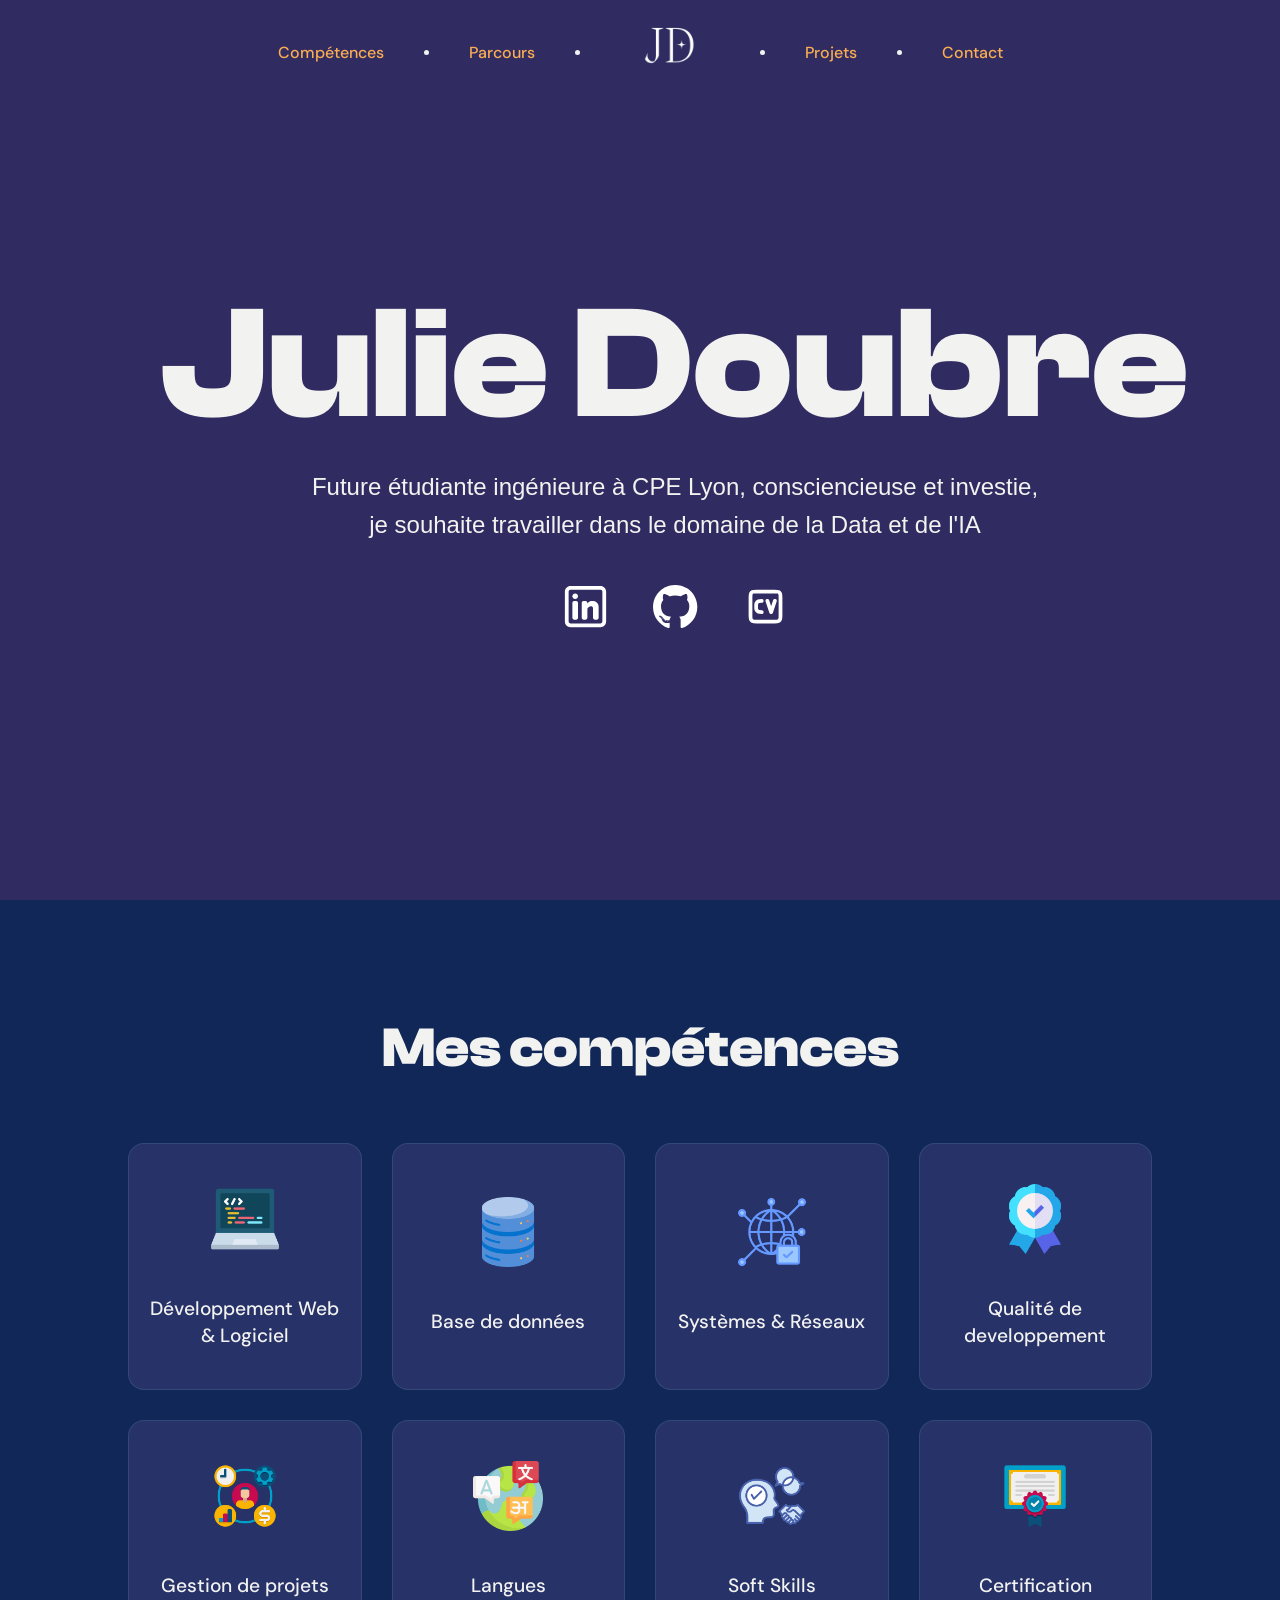
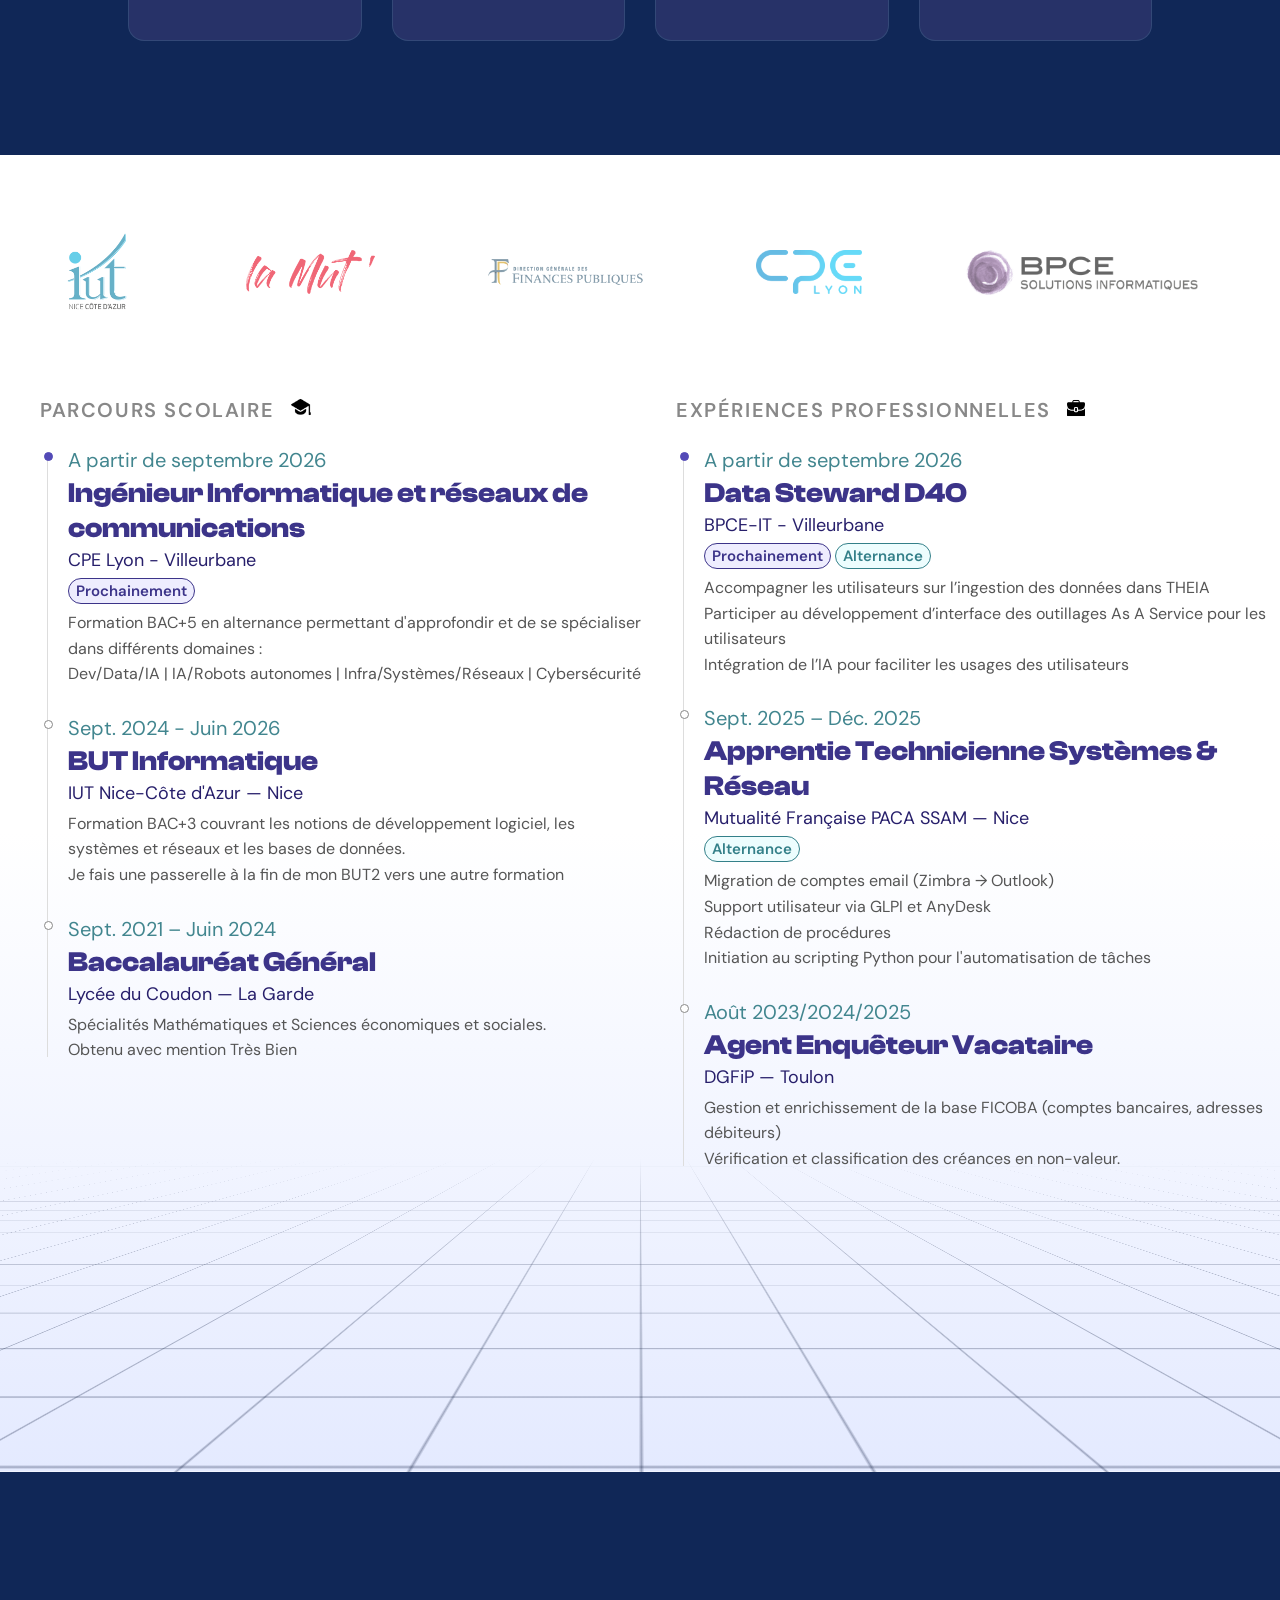
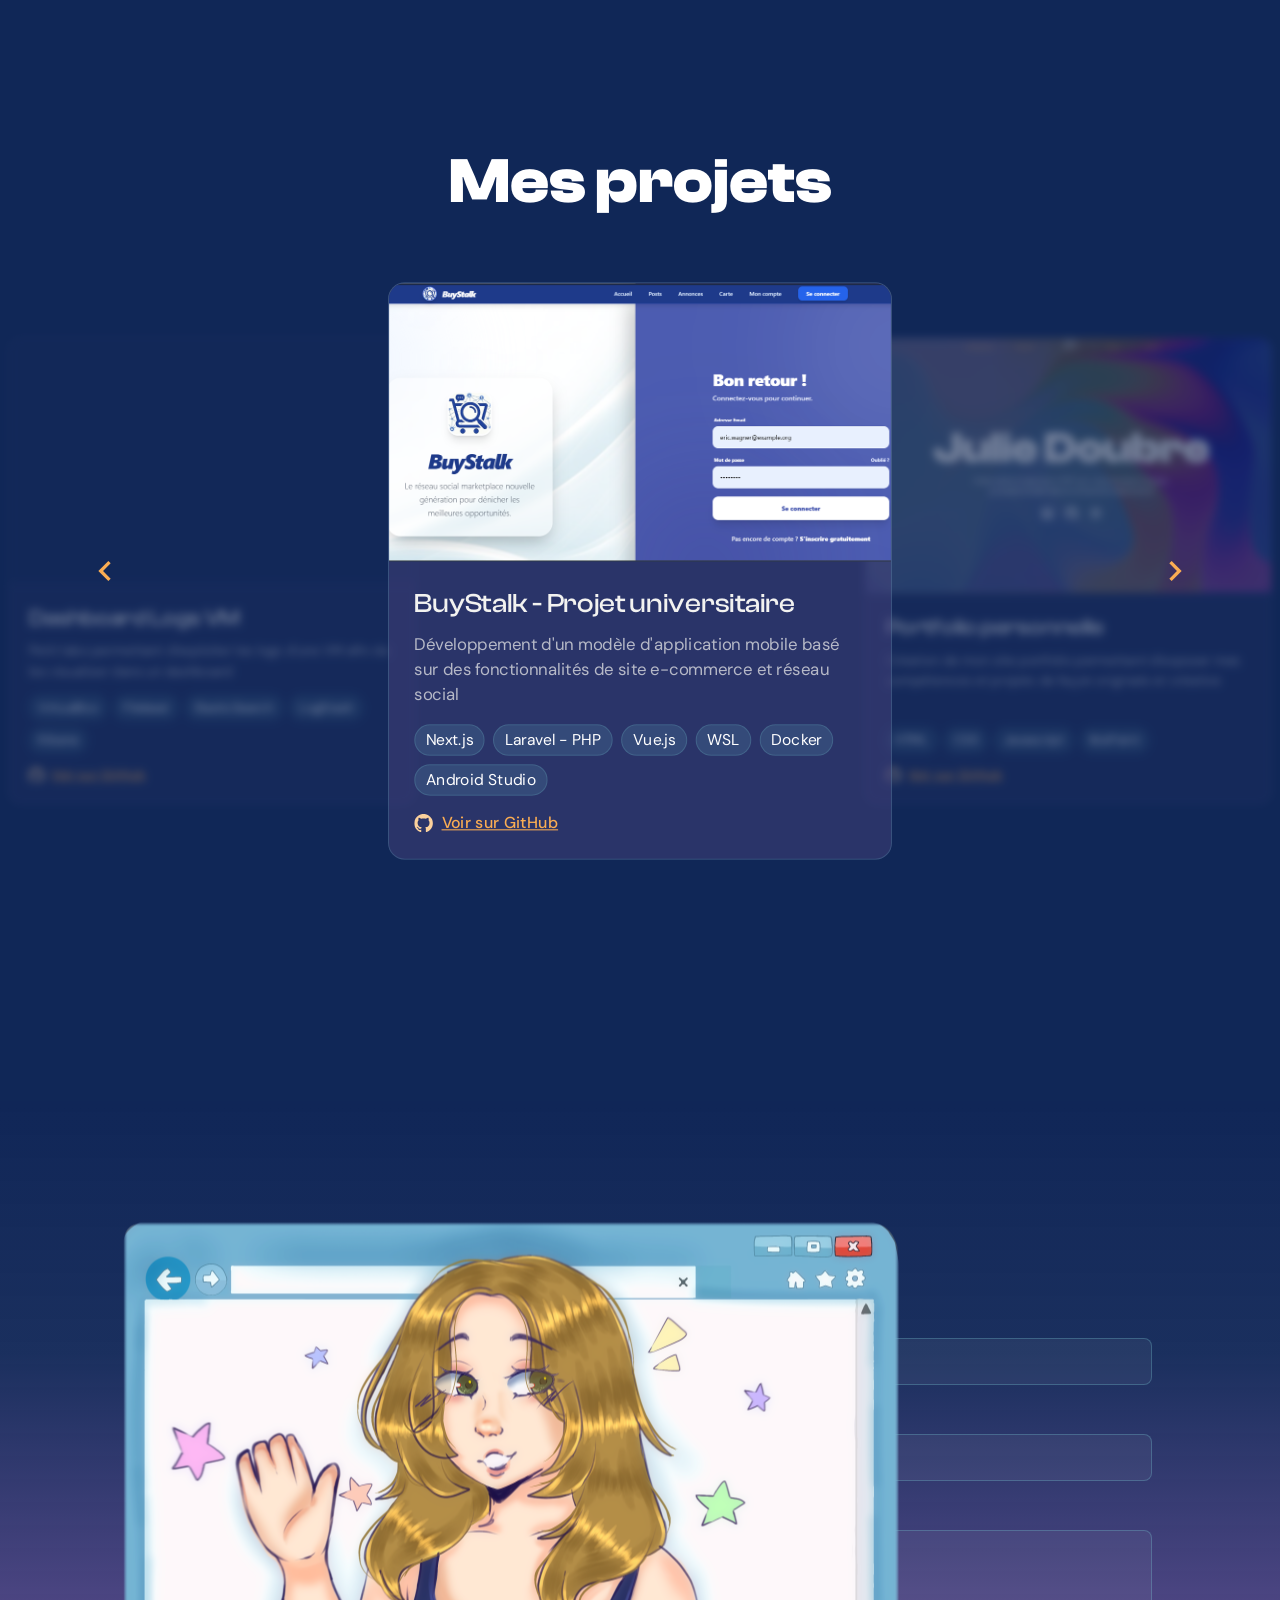
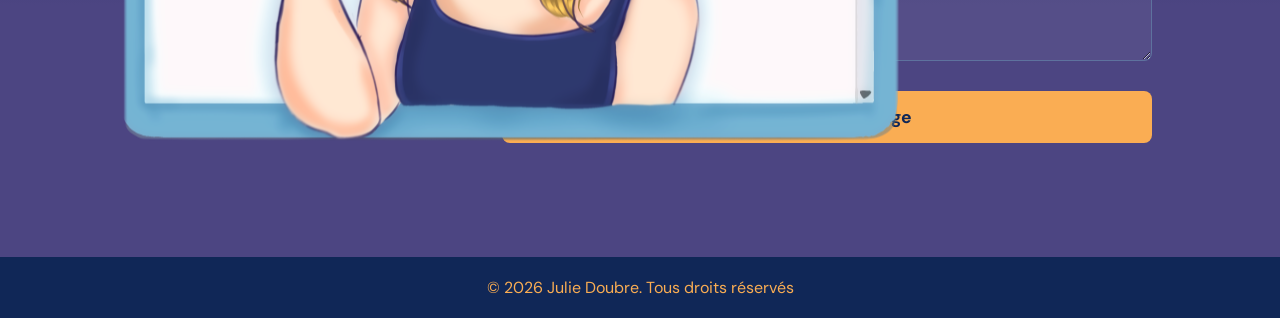
==== index.html @ 31f28e1e "add: favicon + fix: font-family" ====
<!DOCTYPE html>
<html lang="fr">

<head>
    <meta charset="UTF-8">
    <meta name="viewport" content="width=device-width, initial-scale=1.0">
    <title>Julie DOUBRE - Portfolio</title>
    <link rel="stylesheet" href="style/style.css">
    <link rel="icon" href="/favicon.png" type="image/png">
</head>

<body>
    <main>
        <div class="hero-page">
            <video autoplay loop muted playsinline class="hero-video">
                <source src="./assets/videos/hero-background.mp4" type="video/mp4">
            </video>
            <nav>
                <ul class="nav-links">
                    <li><a href="#competences">Compétences</a></li>
                    <li>
                        <div class="nav-dot"></div>
                    </li>
                    <li><a href="#parcours">Parcours</a></li>
                    <li>
                        <div class="nav-dot"></div>
                    </li>
                    <li><a href="#"><img class="logo" src="./assets/img/logo-jd.png" alt="Logo Julie DOUBRE" /></a></li>
                    <li>
                        <div class="nav-dot"></div>
                    </li>
                    <li><a href="#projets">Projets</a></li>
                    <li>
                        <div class="nav-dot"></div>
                    </li>
                    <li><a href="#contact">Contact</a></li>
                </ul>
            </nav>
            <section class="hero">
                <h1 class="hero-title">Julie Doubre</h1>
                <p class="hero-sub">Future étudiante ingénieure à CPE Lyon, consciencieuse et investie,</p>
                <p class="hero-sub">je souhaite travailler dans le domaine de la Data et de l'IA</p>

                <ul class="socials">
                    <li>
                        <a href="https://www.linkedin.com/in/julie-doubre-8bb94234a/">
                            <img src="./assets/img/linkedin-svgrepo-com.svg" alt="LinkedIn">
                        </a>
                    </li>
                    <li>
                        <a href="https://github.com/juu83">
                            <img src="./assets/img/github-svgrepo-com.svg" alt="GitHub">
                        </a>
                    </li>
                    <li>
                        <a href="./assets/img/cv-julie-doubre.pdf" download="">
                            <img src="./assets/img/square-cv-svgrepo-com.svg" alt="Mon CV">
                        </a>
                    </li>
                </ul>
            </section>
        </div>
        <div class="competences-page" id="competences">
            <h2 class="section-title-comp">Mes compétences</h2>

            <div class="comp-grid">
                <div class="comp-card" data-category="dev">
                    <div class="comp-icon"><img src="./assets/img/dev.png" alt=""></div>
                    <h3>Développement Web & Logiciel</h3>
                </div>
                <div class="comp-card" data-category="data">
                    <div class="comp-icon"><img src="./assets/img/bdd.png" alt=""></div>
                    <h3>Base de données</h3>
                </div>
                <div class="comp-card" data-category="sysres">
                    <div class="comp-icon"><img src="./assets/img/network.png" alt=""></div>
                    <h3>Systèmes & Réseaux</h3>
                </div>
                <div class="comp-card" data-category="qualite">
                    <div class="comp-icon"><img src="./assets/img/quality.png" alt=""></div>
                    <h3>Qualité de developpement</h3>
                </div>
                <div class="comp-card" data-category="gestion">
                    <div class="comp-icon"><img src="./assets/img/management.png" alt=""></div>
                    <h3>Gestion de projets</h3>
                </div>
                <div class="comp-card" data-category="langues">
                    <div class="comp-icon"><img src="./assets/img/langues.png" alt=""></div>
                    <h3>Langues</h3>
                </div>
                <div class="comp-card" data-category="soft">
                    <div class="comp-icon"><img src="./assets/img/softskills.png" alt=""></div>
                    <h3>Soft Skills</h3>
                </div>
                <div class="comp-card" data-category="certification">
                    <div class="comp-icon"><img src="./assets/img/certification.png" alt=""></div>
                    <h3>Certification</h3>
                </div>
            </div>
        </div>

        <div class="modal-overlay" id="modal-overlay">
            <div class="modal-content">
                <button class="close-modal" aria-label="Fermer la fenêtre">&times;</button>
                <h3 id="modal-title">Titre de la catégorie</h3>
                <div id="modal-body" class="modal-body">
                </div>
            </div>
        </div>
        <div class="parcours-page" id="parcours">
            <div class="ticker-wrap">
                <div class="ticker-track" id="track"></div>
            </div>
            <div class="grid"></div>
            <div class="timelines">
                <!-- PARCOURS SCOLAIRE -->
                <div>
                    <p class="section-title">Parcours scolaire <span class="ecole"></span></p>
                    <div class="timeline">
                        <div class="tl-item current">
                            <div class="tl-dot"></div>
                            <p class="tl-date">A partir de septembre 2026</p>
                            <p class="tl-title">Ingénieur Informatique et réseaux de communications</p>
                            <p class="tl-org">CPE Lyon - Villeurbane</p>
                            <span class="badge-next">Prochainement</span>
                            <p class="tl-desc">Formation BAC+5 en alternance permettant d'approfondir et de se
                                spécialiser dans différents domaines : </p>
                            <p class="tl-desc">Dev/Data/IA | IA/Robots autonomes | Infra/Systèmes/Réseaux |
                                Cybersécurité
                            </p>
                        </div>
                        <div class="tl-item">
                            <div class="tl-dot"></div>
                            <p class="tl-date">Sept. 2024 - Juin 2026</p>
                            <p class="tl-title">BUT Informatique </p>
                            <p class="tl-org">IUT Nice-Côte d'Azur — Nice</p>
                            <p class="tl-desc">Formation BAC+3 couvrant les notions de développement logiciel, les
                                systèmes et
                                réseaux et les bases de données.</p>
                            <p class="tl-desc">Je fais une passerelle à la fin de mon BUT2 vers une autre formation</p>
                        </div>

                        <div class="tl-item">
                            <div class="tl-dot"></div>
                            <p class="tl-date">Sept. 2021 – Juin 2024</p>
                            <p class="tl-title">Baccalauréat Général</p>
                            <p class="tl-org">Lycée du Coudon — La Garde</p>
                            <ul>
                                <li>
                                    <p class="tl-desc">Spécialités Mathématiques et Sciences économiques et sociales.
                                    </p>
                                </li>
                                <li>
                                    <p class="tl-desc">Obtenu
                                        avec mention Très Bien</p>
                                </li>
                            </ul>
                        </div>

                    </div>
                </div>

                <!-- EXPÉRIENCES PROFESSIONNELLES -->
                <div>
                    <p class="section-title">Expériences professionnelles <span class="travail"></span></p>
                    <div class="timeline">
                        <div class="tl-item current">
                            <div class="tl-dot"></div>
                            <p class="tl-date">A partir de septembre 2026</p>
                            <p class="tl-title">Data Steward D4O</p>
                            <p class="tl-org">BPCE-IT - Villeurbane</p>
                            <span class="badge-next">Prochainement</span>
                            <span class="badge-alt">Alternance</span>
                            <p class="tl-desc"></p>
                            <ul>
                                <li>
                                    <p class="tl-desc">Accompagner les utilisateurs sur l’ingestion des données dans THEIA</p>
                                </li>
                                <li>
                                    <p class="tl-desc">Participer au développement d’interface des outillages As A
                                        Service pour les utilisateurs </p>
                                </li>
                                <li>
                                    <p class="tl-desc"> Intégration de l’IA pour faciliter les usages des utilisateurs
                                    </p>
                                </li>
                            </ul>
                        </div>
                        <div class="tl-item">
                            <div class="tl-dot"></div>
                            <p class="tl-date">Sept. 2025 – Déc. 2025</p>
                            <p class="tl-title">Apprentie Technicienne Systèmes & Réseau</p>
                            <p class="tl-org">Mutualité Française PACA SSAM — Nice</p>
                            <span class="badge-alt">Alternance</span>
                            <ul>
                                <li>
                                    <p class="tl-desc">Migration de comptes email (Zimbra → Outlook)</p>
                                </li>
                                <li>
                                    <p class="tl-desc">Support utilisateur via
                                        GLPI et AnyDesk</p>
                                </li>
                                <li>
                                    <p class="tl-desc">Rédaction de procédures</p>
                                </li>
                                <li>
                                    <p class="tl-desc">Initiation au scripting Python pour
                                        l'automatisation de tâches</p>
                                </li>
                            </ul>
                        </div>

                        <div class="tl-item">
                            <div class="tl-dot"></div>
                            <p class="tl-date">Août 2023/2024/2025</p>
                            <p class="tl-title">Agent Enquêteur Vacataire</p>
                            <p class="tl-org">DGFiP — Toulon</p>
                            <ul>
                                <li>
                                    <p class="tl-desc">Gestion et enrichissement de la base FICOBA (comptes bancaires,
                                        adresses
                                        débiteurs)</p>
                                </li>
                                <li>
                                    <p class="tl-desc">Vérification et classification des créances en non-valeur.</p>
                                </li>
                            </ul>
                        </div>

                    </div>
                </div>
            </div>
        </div>

        <div class="project-page" id="projets">
            <h2 class="project-section-title">Mes projets</h2>

            <div class="carousel-container">
                <button class="carousel-btn prev-btn" aria-label="Projet précédent">
                    <svg viewBox="0 0 24 24">
                        <path d="M15.41 7.41L14 6l-6 6 6 6 1.41-1.41L10.83 12z" />
                    </svg>
                </button>

                <div class="carousel-track">
                    <div class="project-card">
                        <div class="card-preview" style="background-image: url('./assets/img/buystalk.png')"></div>
                        <div class="card-content">
                            <h3>BuyStalk - Projet universitaire</h3>
                            <p>Développement d'un modèle d'application mobile basé sur
                                des fonctionnalités de site e-commerce et réseau social
                            </p>
                            <div class="card-tags">
                                <span>Next.js</span>
                                <span>Laravel - PHP</span>
                                <span>Vue.js</span>
                                <span>WSL</span>
                                <span>Docker</span>
                                <span>Android Studio</span>
                            </div>
                            <a href="https://github.com/juu83/buystalk" target="_blank" class="github-link">
                                <img src="./assets/img/github-svgrepo-com.svg" alt="GitHub"> Voir sur GitHub
                            </a>
                        </div>
                    </div>

                    <div class="project-card">
                        <div class="card-preview" style="background-image: url('./assets/img/portfolio.png');"></div>
                        <div class="card-content">
                            <h3>Portfolio personnelle</h3>
                            <p>Création de mon site portfolio permettant d'exposer mes compétences
                                et projets de façon originale et créative</p>
                            <div class="card-tags">
                                <span>HTML</span>
                                <span>CSS</span>
                                <span>Javascript</span>
                                <span>IbisPaint</span>
                            </div>
                            <a href="https://github.com/juu83/portfolio" target="_blank" class="github-link">
                                <img src="./assets/img/github-svgrepo-com.svg" alt="GitHub"> Voir sur GitHub
                            </a>
                        </div>
                    </div>

                    <div class="project-card">
                        <div class="card-preview" style="background-image: url('./assets/img/allroads.png');"></div>
                        <div class="card-content">
                            <h3>AllRoads - Projet universitaire en groupe</h3>
                            <p>Conception et réalisation d'un MVP innovant sur les problématiques de
                                transports sur la zone Nice - Sophia Antipolis ainsi quee toute la stratégie
                                de communication</p>
                            <div class="card-tags">
                                <span>Canva</span>
                                <span>MySQL</span>
                                <span>phpMyAdmin</span>
                                <span>Node.js</span>
                                <span>Docker</span>
                            </div>
                            <a href="https://github.com/Picsou06/allroads-backend" target="_blank" class="github-link">
                                <img src="./assets/img/github-svgrepo-com.svg" alt="GitHub"> Voir sur GitHub
                            </a>
                        </div>
                    </div>

                    <div class="project-card">
                        <div class="card-preview" style="background-image: url('https://placehold.co/600x400');"></div>
                        <div class="card-content">
                            <h3>Dashboard Logs VM</h3>
                            <p>Petit labo permettant d'exploiter les logs d'une VM
                                afin de les visualiser dans un dashboard
                            </p>
                            <div class="card-tags">
                                <span>VirtualBox</span>
                                <span>Filebeat</span>
                                <span>ElasticSearch</span>
                                <span>LogStash</span>
                                <span>Kibana</span>
                            </div>
                            <a href="https://github.com/juu83/elk-lab" target="_blank" class="github-link">
                                <img src="./assets/img/github-svgrepo-com.svg" alt="GitHub"> Voir sur GitHub
                            </a>
                        </div>
                    </div>
                </div>

                <button class="carousel-btn next-btn" aria-label="Projet suivant">
                    <svg viewBox="0 0 24 24">
                        <path d="M10 6L8.59 7.41 13.17 12l-4.58 4.59L10 18l6-6z" />
                    </svg>
                </button>
            </div>
        </div>

        <div class="contact-page" id="contact">
            <div class="contact-container">
                <h2>Contactez-moi</h2>
                <form action="#" method="POST" class="contact-form">
                    <div class="input-group">
                        <label for="email">Email</label>
                        <input type="email" id="email" name="email" required placeholder="votre@email.com">
                    </div>
                    <div class="input-group">
                        <label for="subject">Sujet</label>
                        <input type="text" id="subject" name="subject" required placeholder="Sujet de votre message">
                    </div>
                    <div class="input-group">
                        <label for="message">Message</label>
                        <textarea id="message" name="message" rows="5" required
                            placeholder="Votre message..."></textarea>
                    </div>
                    <button type="submit" class="submit-btn">Envoyer le message</button>
                </form>
            </div>
            <div class="me"><img src="./assets/img/persona.png" alt="drawing me"></div>
        </div>
        <footer>© 2026 Julie Doubre. Tous droits réservés</footer>
    </main>

    <script>
        // --- Gestion de la Sticky Navigation ---
        const nav = document.querySelector('nav');
        let lastScroll = 0;

        window.addEventListener('scroll', () => {
            const currentScroll = window.scrollY;

            if (currentScroll > 500) {
                nav.classList.add('scrolled');
                nav.classList.remove('scrolled-up');
            } else if (currentScroll < 200) {
                nav.classList.remove('scrolled', 'scrolled-up');
            } else if (currentScroll < lastScroll && nav.classList.contains('scrolled')) {
                nav.classList.remove('scrolled');
                nav.classList.add('scrolled-up');
            }
            lastScroll = currentScroll;
        });

        // --- Gestion du Carrousel de Projets 3 par 3 ---
        const cards = document.querySelectorAll('.project-card');
        const prevBtn = document.querySelector('.prev-btn');
        const nextBtn = document.querySelector('.next-btn');
        let currentIndex = 0;

        function updateCarousel() {
            cards.forEach((card, index) => {
                card.classList.remove('card-left', 'card-center', 'card-right', 'card-hidden');

                if (index === currentIndex) {
                    card.classList.add('card-center');
                } else if (index === (currentIndex - 1 + cards.length) % cards.length) {
                    card.classList.add('card-left');
                } else if (index === (currentIndex + 1) % cards.length) {
                    card.classList.add('card-right');
                } else {
                    card.classList.add('card-hidden');
                }
            });
        }

        prevBtn.addEventListener('click', () => {
            currentIndex = (currentIndex - 1 + cards.length) % cards.length;
            updateCarousel();
        });

        nextBtn.addEventListener('click', () => {
            currentIndex = (currentIndex + 1) % cards.length;
            updateCarousel();
        });

        updateCarousel();

        const logos = [
            { src: '/assets/img/iut-nca.png', alt: 'Logo 1', height: '90px' },
            { src: '/assets/img/lamut.png', alt: 'Logo 2' },
            { src: '/assets/img/dgfip.png', alt: 'Logo 3' },
            { src: '/assets/img/cpe-lyon.png', alt: 'Logo 4' },
            { src: '/assets/img/bpce-it.png', alt: 'Logo 5' },
        ];

        const track = document.getElementById('track');

        // On répète 6 fois pour éviter tout trou
        for (let s = 0; s < 6; s++) {
            logos.forEach(l => {
                const item = document.createElement('div');
                item.className = 'logo-item';
                item.innerHTML = `<img src="./${l.src}" alt="${l.alt}" style="height: ${l.height || '45px'}">`;;
                track.appendChild(item);
            });
        }
        // --- Gestion des Compétences (Modale) ---

        const skillsData = {
            dev: {
                title: "Développement Web & Logiciel",
                skills: ["Python", "Java", "C", "HTML / CSS / JavaScript / Bootstrap", "React / Node.js", "Next.js / Vue.js"]
            },
            data: {
                title: "Base de données",
                skills: ["MySQL - phpMyAdmin", "PostgreSQL - pgAdmin", "Notion de MariaDB/InfluxDB", "Notions de NoSQL (hstore/Stack ELK)"]
            },
            sysres: {
                title: "Systèmes & Réseaux",
                skills: ["Virtualisation (Ubuntu / Debian / Proxmox)", "Routage & Switching (Cisco PacketTracer)", "Analyse traffic Web (WireShark)", "Scripting (Python, Bash)", "Support utilisateur (GLPI)"]
            },
            qualite: {
                title: "Qualité de developpement",
                skills: ["Git", "Docker", "Maven", "SpringBoot", "Tests Junit5", "Mock Java", "Notions de Pipeline CI/CD"]
            },
            gestion: {
                title: "Gestion de projet",
                skills: ["Diagramme de Gantt", "Méthodes AGILES", "Méthodes PERT", "Rédaction de documentations techniques", "Conception maquettes Figma"]
            },
            certification: {
                title: "Certifications",
                skills: ["MOOC SecNumAcadémie ANSSI", "Permis B"]
            },
            langues: {
                title: "Langues",
                skills: ["Français (Maternel)", "Anglais (Niveau B2)", "Espagnol (Niveau B1)"]
            },
            soft: {
                title: "Soft Skills",
                skills: ["Travail en équipe", "Rigueur et organisation", "Investissement et adaptabilité", "Créativité", "Empathie et bienveillance"]
            }
        };

        const compCards = document.querySelectorAll('.comp-card');
        const modalOverlay = document.getElementById('modal-overlay');
        const modalTitle = document.getElementById('modal-title');
        const modalBody = document.getElementById('modal-body');
        const closeModalBtn = document.querySelector('.close-modal');

        function openModal(category) {
            const data = skillsData[category];
            if (data) {
                modalTitle.textContent = data.title;
                const ul = document.createElement('ul');
                data.skills.forEach(skill => {
                    const li = document.createElement('li');
                    li.textContent = skill;
                    ul.appendChild(li);
                });

                modalBody.innerHTML = '';
                modalBody.appendChild(ul);
                modalOverlay.classList.add('active');
            }
        }

        function closeModal() {
            modalOverlay.classList.remove('active');
        }

        compCards.forEach(card => {
            card.addEventListener('click', () => {
                const category = card.getAttribute('data-category');
                openModal(category);
            });
        });

        closeModalBtn.addEventListener('click', closeModal);
        modalOverlay.addEventListener('click', (e) => {
            if (e.target === modalOverlay) {
                closeModal();
            }
        });
    </script>
</body>

</html>
---- style/style.css ----
@import url('https://fonts.googleapis.com/css2?family=DM+Serif+Display:ital@0;1&family=DM+Sans:wght@300;400;500&display=swap');

:root {
  --c-white: #F2F2F0;
  --c-nav-bg: #4c4582;
  --c-nav-text: #faad53;
  --c-text: #73c7d2;
}

* {
  margin: 0;
  padding: 0;
  box-sizing: border-box;
  text-decoration: none;
  list-style: none;
}

body {
  overflow-x: hidden;
  font-family: 'DM Sans', sans-serif;
}

/* NAVBAR */

nav {
  position: absolute; 
  top: 0;             
  left: 0;            
  width: 100%;
  z-index: 1000;
  background-color: transparent;
  transition: background-color 0.4s ease, backdrop-filter 0.4s ease, box-shadow 0.4s ease, transform 0.4s ease;
}

@keyframes slideDown {
  from { transform: translateY(-100%); opacity: 0; }
  to { transform: translateY(0); opacity: 1; }
}

@keyframes slideUp {
  from { transform: translateY(0); opacity: 1; }
  to { transform: translateY(-100%); opacity: 0; }
}

nav.scrolled {
  position: fixed;
  animation: slideDown 0.4s ease-out forwards;
  background-color: rgba(16, 39, 87, 0.85);
  backdrop-filter: blur(12px);
  -webkit-backdrop-filter: blur(12px);
  box-shadow: 0 4px 30px rgba(0, 0, 0, 0.2);
}

nav.scrolled-up {
  position: fixed;
  animation: slideUp 0.3s ease-in forwards;
  background-color: rgba(16, 39, 87, 0.85);
  backdrop-filter: blur(12px);
  -webkit-backdrop-filter: blur(12px);
  box-shadow: 0 4px 30px rgba(0, 0, 0, 0.2);
}

.nav-links {
  display: flex;
  justify-content: center;
  align-items: center;
  gap: 40px;
}

.nav-links li a {
  position: relative;
  text-decoration: none;
  color: var(--c-nav-text);
  font-weight: 500;
  transition: color 0.3s ease;
  display: inline-block;
}

.link {
    font-size: 20px;
}

.nav-links li a:hover {
  color: var(--c-text);
}

.nav-links li a::after {
  content: '';
  position: absolute;
  width: 100%;
  height: 2px;
  bottom: 0;
  left: 0;
  background-color: var(--c-text);
  transform: scaleX(0);
  transform-origin: bottom center;
  transition: transform 0.3s ease-in-out;
}

.nav-links li a:hover::after {
  transform: scaleX(1);
}

.nav-links li a:has(.logo)::after {
  display: none;
}

.nav-links .logo {
  transition: transform 0.3s ease;
}
.nav-links .logo:hover {
  transform: scale(1.15);
}

.nav-dot {
  width: 5px;
  height: 5px;
  background-color: var(--c-white);
  border-radius: 50%;
}

.logo {
    width: 100px;
    height: 100px;
}

/* HERO */
.hero-page {
  width: 100%;
  min-height: 100vh;
  background-color: var(--c-nav-bg); 
  position: relative; 
  overflow: hidden; 
  display: flex;
  flex-direction: column;
  justify-content: center;
}

.hero-video {
  position: absolute;
  top: 0;
  left: 0;
  width: 100%;
  height: 100%;
  object-fit: cover; 
  z-index: 1;
}

.hero-page::before {
  content: '';
  position: absolute;
  top: 0;
  left: 0;
  width: 100%;
  height: 100%;
  background-color: rgba(30, 27, 75, 0.6); 
  z-index: 2;
}

.hero {
  position: relative;
  z-index: 3;
  text-align: center;
  color: var(--c-white);
  margin-left: 70px;
}

.hero-title {
  font-size: 10rem;
  font-family: ClashDisplay-Bold;
}

.hero-sub {
  margin-top: 10px;
  font-size: 1.5rem;
  font-family: Arial, Helvetica, sans-serif;
}

.socials {
  display: flex;
  gap: 45px;
  list-style: none;
  justify-content: center;
  margin-top: 45px;
}

.socials img {
  width: 45px;
  height: 45px;
  filter: brightness(0) invert(1);
  transition: transform 0.3s ease; 
}

.socials a:hover img {
  transform: scale(1.2); 
}

/* ─── SECTION COMPÉTENCES ─── */
.competences-page {
    background-color: #102757; 
    width: 100%;
    min-height: 95vh;
    padding: 100px 10%;
    display: flex;
    flex-direction: column;
    align-items: center;
    justify-content: center;
}

.section-title-comp {
    color: var(--c-white);
    font-family: 'ClashDisplay-Bold', sans-serif;
    font-size: 3.5rem;
    margin-bottom: 60px;
    text-align: center;
}

.comp-grid {
    display: grid;
    grid-template-columns: repeat(auto-fit, minmax(220px, 1fr));
    gap: 30px;
    width: 100%;
    max-width: 1200px;
}

.comp-card {
    background-color: rgba(76, 69, 130, 0.4);
    border: 1px solid rgba(115, 199, 210, 0.15);
    border-radius: 16px;
    padding: 40px 20px;
    text-align: center;
    cursor: pointer;
    transition: transform 0.4s cubic-bezier(0.25, 1, 0.5, 1), 
                box-shadow 0.4s ease, 
                border-color 0.4s ease, 
                background-color 0.4s ease;
    display: flex;
    flex-direction: column;
    align-items: center;
    justify-content: center;
    gap: 15px;
}

.comp-card:hover {
    transform: translateY(-12px);
    box-shadow: 0 20px 40px rgba(0, 0, 0, 0.4);
    border-color: var(--c-text);
    background-color: rgba(76, 69, 130, 0.7);
}

.comp-icon {
    font-size: 3.5rem;
    margin-bottom: 10px;
}

.comp-icon img {
    height: 70px;
    width: 70px;
}

.comp-card h3 {
    color: var(--c-white);
    font-family: 'DM Sans', sans-serif;
    font-weight: 500;
    font-size: 1.2rem;
    line-height: 1.4;
}

/* ─── FENÊTRE POP-UP (MODAL) ─── */
.modal-overlay {
    position: fixed;
    top: 0;
    left: 0;
    width: 100%;
    height: 100%;
    background-color: rgba(16, 39, 87, 0.6);
    backdrop-filter: blur(10px);
    -webkit-backdrop-filter: blur(10px);
    z-index: 2000;
    display: flex;
    justify-content: center;
    align-items: center;
    opacity: 0;
    pointer-events: none;
    transition: opacity 0.3s ease;
}

.modal-overlay.active {
    opacity: 1;
    pointer-events: auto;
}

.modal-content {
    background-color: #102757;
    border: 1px solid rgba(115, 199, 210, 0.4);
    border-radius: 16px;
    width: 90%;
    max-width: 500px;
    padding: 40px;
    position: relative;
    transform: translateY(30px) scale(0.95);
    transition: transform 0.3s cubic-bezier(0.25, 1, 0.5, 1);
    box-shadow: 0 25px 50px rgba(0,0,0,0.5);
}

.modal-overlay.active .modal-content {
    transform: translateY(0) scale(1);
}

.close-modal {
    position: absolute;
    top: 15px;
    right: 20px;
    background: none;
    border: none;
    color: var(--c-white);
    font-size: 2.5rem;
    cursor: pointer;
    transition: color 0.2s ease, transform 0.2s ease;
    line-height: 1;
}

.close-modal:hover {
    color: var(--c-nav-text);
    transform: scale(1.1);
}

#modal-title {
    color: var(--c-nav-text);
    font-family: 'ClashDisplay-Bold', sans-serif;
    font-size: 2rem;
    margin-bottom: 25px;
    text-align: center;
}

.modal-body ul {
    list-style: none;
    padding: 0;
    margin: 0;
}

.modal-body li {
    color: var(--c-white);
    font-size: 1.1rem;
    padding: 12px 0;
    border-bottom: 1px solid rgba(242, 242, 240, 0.1);
    display: flex;
    align-items: center;
    gap: 12px;
}

.modal-body li:last-child {
    border-bottom: none;
}

.modal-body li::before {
    content: '▹';
    color: var(--c-text);
    font-size: 1.2rem;
    font-weight: bold;
}

.parcours-page {
    position: relative;
    background-image:
        linear-gradient(rgb(255, 255, 255), rgb(228, 234, 255));
    background-size:
        100% 50%,
        cover;
    background-position:
        bottom,
        center;
    background-repeat:
        no-repeat,
        no-repeat;
    width: 100%;
    min-height: 95vh;
}

.grid {
  position: absolute;
  bottom: -10%;
  left: 50%;
  width: 200%;
  height: 60%;

  transform:
    translateX(-50%)
    perspective(500px)
    rotateX(75deg);

  background-image:
    linear-gradient(
      rgba(10, 25, 60, 0.35) 1px,
      transparent 1px
    ),
    linear-gradient(
      90deg,
      rgba(10, 25, 60, 0.35) 1px,
      transparent 1px
    );

  background-size: 80px 40px;
  box-shadow: 0 0 20px rgba(10, 25, 60, 0.2);
  mask-image: linear-gradient(
    to top,
    rgba(0,0,0,1),
    rgba(0,0,0,0)
  );
}

.ticker-wrap {
      overflow: hidden;
      width: 100%;
      padding: 2rem 0;
      position: relative;
      margin-top: 40px;
}

.ticker-wrap::before,
.ticker-wrap::after {
      content: '';
      position: absolute;
      top: 0; bottom: 0;
      width: 80px;
      z-index: 2;
      pointer-events: none;
}

.ticker-track {
      display: flex;
      align-items: center;
      width: max-content;
      animation: scroll-left 50s linear infinite;
}

@keyframes scroll-left {
      from { transform: translateX(0); }
      to   { transform: translateX(-50%); }
}

.logo-item {
      display: flex;
      align-items: center;
      justify-content: center;
      padding: 0 52px;
}

.logo-item img {
      width: auto;
      object-fit: contain;
      opacity: 0.6;
      transition: opacity 0.2s, filter 0.2s;
}

.logo-item:hover img {
      filter: grayscale(0);
      opacity: 1;
}

.timelines {
      display: grid;
      grid-template-columns: 1fr 1fr;
      gap: 2rem;
      padding: 3rem 0;
      margin-left: 40px;
      padding-bottom: 300px;
    }

    .section-title {
      font-size: 20px;
      font-weight: 600;
      letter-spacing: .08em;
      text-transform: uppercase;
      color: #888;
      margin-bottom: 1.5rem;
    }

    .travail {
        background-image: url('/assets/img/travail.png');
        display: inline-block; 
        width: 18px;
        height: 18px;
        background-size: contain; 
        background-repeat: no-repeat;
        background-position: center;
        margin-left: 10px;
    }

    .ecole {
        background-image: url('/assets/img/ecole.png');
        display: inline-block; 
        width: 20px;
        height: 20px;
        background-size: contain; 
        background-repeat: no-repeat;
        background-position: center;
        margin-left: 10px;
    }

    .timeline {
      position: relative;
      padding-left: 28px;
    }
    .timeline::before {
      content: '';
      position: absolute;
      left: 7px;
      top: 6px;
      bottom: 6px;
      width: 1px;
      background: #ddd;
    }

    .tl-item {
      position: relative;
      margin-bottom: 1.75rem;
    }
    .tl-item:last-child { margin-bottom: 0; }

    .tl-dot {
      position: absolute;
      left: -24px;
      top: 5px;
      width: 9px;
      height: 9px;
      border-radius: 50%;
      background: #fff;
      border: 1.5px solid #888;
    }
    .tl-item.current .tl-dot {
      border-color: #534AB7;
      background: #534AB7;
    }

    .tl-date {
      font-size: 20px;
      color: #42868f;
      margin-bottom: 3px;
    }
    .tl-title {
      font-size: 28px;
      margin-bottom: 2px;
      color: #3C3489;
      font-family: ClashDisplay-Bold;
    }
    .tl-org {
      font-size: 18px;
      color: #271f6b;
      margin-bottom: 6px;
    }
    .tl-desc {
      font-size: 16px;
      color: #555;
      line-height: 1.6;
    }

    .badge-next {
      display: inline-block;
      font-size: 15px;
      font-weight: 600;
      padding: 2px 7px;
      border-radius: 99px;
      margin-bottom: 6px;
      background: #EEEDFE;
      color: #3C3489;
      border: solid 1px #3C3489;
    }

    .badge-alt {
      display: inline-block;
      font-size: 15px;
      font-weight: 600;
      padding: 2px 7px;
      border-radius: 99px;
      margin-bottom: 6px;
      background: #edfdfe;
      color: #348089;
      border: solid 1px #348089
    }

    @media (max-width: 600px) {
      .timelines { grid-template-columns: 1fr; }
    }

/* ─── SECTION PROJETS & CARROUSEL ─── */
.project-page {
    background-color: #102757;
    width: 100%;
    min-height: 100vh;
    padding: 80px 0;
    padding-top: 270px;
    padding-bottom: 270px;
    display: flex;
    flex-direction: column;
    justify-content: center;
    align-items: center;
    position: relative;
    overflow: hidden;
    gap: 30px;
}

.project-section-title {
    color: white;
    font-family: 'ClashDisplay-Bold', sans-serif;
    font-size: 4rem;
    margin-bottom: 60px;
    text-align: left;
}

.carousel-container {
    position: relative;
    width: 100%;
    max-width: 1200px;
    height: 520px;
    display: flex;
    justify-content: center;
    align-items: center;
}

.carousel-track {
    position: relative;
    width: 100%;
    height: 100%;
    display: flex;
    justify-content: center;
    align-items: center;
}

/* Style de Base des Cartes */
.project-card {
    position: absolute;
    width: 480px;
    height: 550px;
    background-color: rgba(76, 69, 130, 0.2);
    border: 1px solid rgba(242, 242, 240, 0.1);
    border-radius: 16px;
    overflow: hidden;
    display: flex;
    flex-direction: column;
    transition: transform 0.6s cubic-bezier(0.25, 1, 0.5, 1), 
                filter 0.6s ease, 
                opacity 0.6s ease, 
                box-shadow 0.3s ease, 
                border-color 0.3s ease;
    opacity: 0;
    pointer-events: none;
}

/* Gestion du Rendu 3 par 3 */
.project-card.card-center {
    transform: scale(1.05) translateX(0);
    z-index: 10;
    opacity: 1;
    filter: blur(0);
    pointer-events: auto;
    background-color: rgba(76, 69, 130, 0.45);
    border: 1px solid rgba(115, 199, 210, 0.2);
}

.project-card.card-left {
    transform: scale(0.85) translateX(-105%);
    z-index: 5;
    opacity: 0.45;
    filter: blur(5px);
    pointer-events: none;
}

.project-card.card-right {
    transform: scale(0.85) translateX(105%);
    z-index: 5;
    opacity: 0.45;
    filter: blur(5px);
    pointer-events: none;
}

.project-card.card-hidden {
    transform: scale(0.7) translateX(0);
    z-index: 1;
    opacity: 0;
    filter: blur(10px);
}

/* Effets Interactifs au Hover sur la Carte du Centre */
.project-card.card-center:hover {
    transform: scale(1.1) translateX(0);
    border-color: var(--c-text);
    box-shadow: 0 15px 40px rgba(115, 199, 210, 0.25);
    background-color: rgba(76, 69, 130, 0.6);
}

/* Éléments Internes des Cartes */
.card-preview {
    width: 100%;
    height: 300px;
    background-size: cover;
    background-position: center;
    background-color: rgba(16, 39, 87, 0.5);
    border-bottom: 1px solid rgba(242, 242, 240, 0.1);
}

.card-content {
    padding: 24px;
    display: flex;
    flex-direction: column;
    flex-grow: 1;
}

.card-content h3 {
    color: var(--c-white);
    font-size: 1.6rem;
    margin-bottom: 12px;
    font-family: 'ClashDisplay-Medium';
    font-weight: 500;
}

.card-content p {
    color: rgba(242, 242, 240, 0.7);
    font-size: 1rem;
    line-height: 1.5;
    margin-bottom: auto;
}

.card-tags {
    display: flex;
    flex-wrap: wrap;
    gap: 8px;
    margin-top: 16px;
    margin-bottom: 16px;
}

.card-tags span {
    font-size: 0.93rem;
    padding: 4px 10px;
    border-radius: 20px;
    background-color: rgba(115, 199, 210, 0.15);
    color: white;
    border: 1px solid rgba(115, 199, 210, 0.2);
}

.github-link {
    display: inline-flex;
    align-items: center;
    gap: 8px;
    color: var(--c-nav-text);
    font-size: 0.95rem;
    font-weight: 500;
    transition: color 0.3s ease;
    align-self: flex-start;
    text-decoration: underline;
}

.github-link img {
    width: 18px;
    height: 18px;
    filter: brightness(0) saturate(100%) invert(81%) sepia(34%) saturate(417%) hue-rotate(341deg) brightness(101%) contrast(97%);
}

.project-card.card-center .github-link:hover {
    color:white;
}

/* Boutons de Contrôle du Carrousel */
.carousel-btn {
    position: absolute;
    background: none;
    border: none;
    cursor: pointer;
    z-index: 20;
    width: 50px;
    height: 50px;
    display: flex;
    justify-content: center;
    align-items: center;
    transition: transform 0.2s ease;
}

.prev-btn { left: 40px; }
.next-btn { right: 40px; }

.carousel-btn svg {
    width: 40px;
    height: 40px;
    fill: var(--c-nav-text);
    transition: fill 0.3s ease;
}

.carousel-btn:hover svg {
    fill: var(--c-text);
}

.carousel-btn:hover {
    transform: scale(1.15);
}

/* --- CONTACT PAGE --- */
.contact-page {
    background-image: 
        linear-gradient(rgb(16, 38, 87),rgba(16, 38, 87, 0.956),#4c4582, #4c4582);
    width: 100%;
    min-height: 84vh;
    display: flex;
    justify-content: flex-end;
    align-items: center;
    padding: 50px 10%;
    position: relative;
}

.contact-container {
    width: 100%;
    max-width: 650px;
    display: flex;
    flex-direction: column;
}

.contact-container h2 {
    color: var(--c-white); 
    font-family: 'ClashDisplay-Bold', sans-serif;
    font-size: 3rem;
    margin-bottom: 35px;
    text-align: left;
}

.contact-form {
    display: flex;
    flex-direction: column;
    gap: 20px;
}

.input-group {
    display: flex;
    flex-direction: column;
    gap: 8px;
}

.input-group label {
    color: var(--c-white);
    font-size: 1rem;
    font-weight: 500;
}

.input-group input,
.input-group textarea {
    width: 100%;
    padding: 12px 15px;
    border-radius: 8px;
    border: 1px solid rgba(115, 199, 210, 0.3); 
    background-color: rgba(242, 242, 240, 0.05);
    color: var(--c-white);
    font-family: 'DM Sans', sans-serif;
    font-size: 1rem;
    transition: border-color 0.3s ease, background-color 0.3s ease;
    outline: none;
    resize: vertical; 
}

.input-group input::placeholder,
.input-group textarea::placeholder {
    color: rgba(242, 242, 240, 0.4);
}

.input-group input:focus,
.input-group textarea:focus {
    border-color: var(--c-text);
    background-color: rgba(242, 242, 240, 0.1);
}

.submit-btn {
    margin-top: 10px;
    padding: 15px;
    border: none;
    border-radius: 8px;
    background-color: var(--c-nav-text);
    color: #102757; 
    font-family: 'DM Sans', sans-serif;
    font-size: 1.1rem;
    font-weight: bold;
    cursor: pointer;
    transition: background-color 0.3s ease, transform 0.2s ease;
}

.submit-btn:hover {
    background-color: var(--c-text); 
    transform: translateY(-2px); 
}

.submit-btn:active {
    transform: translateY(0); 
}

.me {
  position: absolute;
  left: 100px;
  top: 50%;
  transform: translateY(-50%); 
  z-index: 9;
}

.me img {
  width: 816px;
  height: 612px;
}

footer {
    background-color: #102757;
    color: #faad53;
    display: flex;
    justify-content: center;
    padding: 20px;
}

@font-face {
  font-family: 'ClashDisplay-Bold';
  src: url('../assets/fonts/ClashDisplay-Bold.woff2') format('woff2'),
       url('../assets/fonts/ClashDisplay-Bold.woff') format('woff'),
       url('../assets/fonts/ClashDisplay-Bold.ttf') format('truetype');
  font-weight: 700;
  font-display: swap;
  font-style: normal;
}

@font-face {
  font-family: 'ClashDisplay-Medium';
  src: url('../assets/fonts/ClashDisplay-Medium.woff2') format('woff2'),
       url('../assets/fonts/ClashDisplay-Medium.woff') format('woff'),
       url('../assets/fonts/ClashDisplay-Medium.ttf') format('truetype');
  font-weight: 500;
  font-display: swap;
  font-style: normal;
}
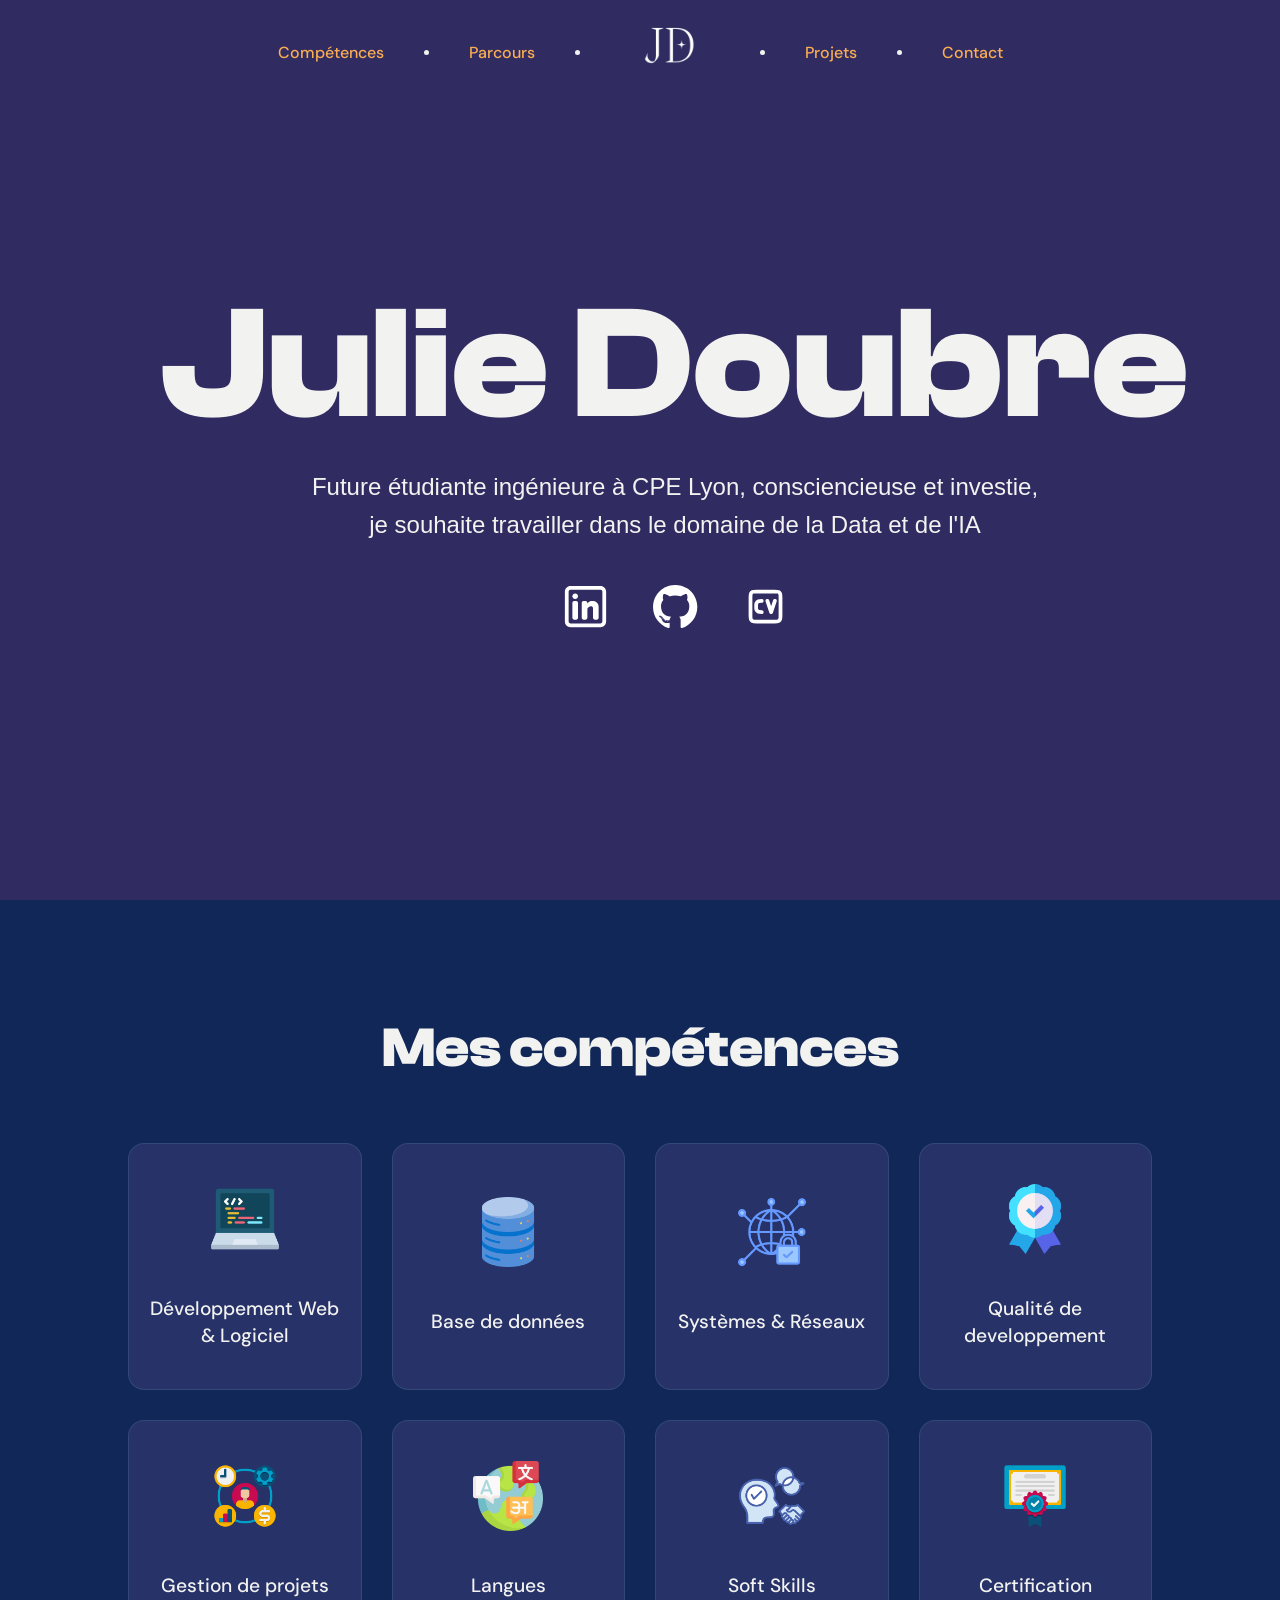
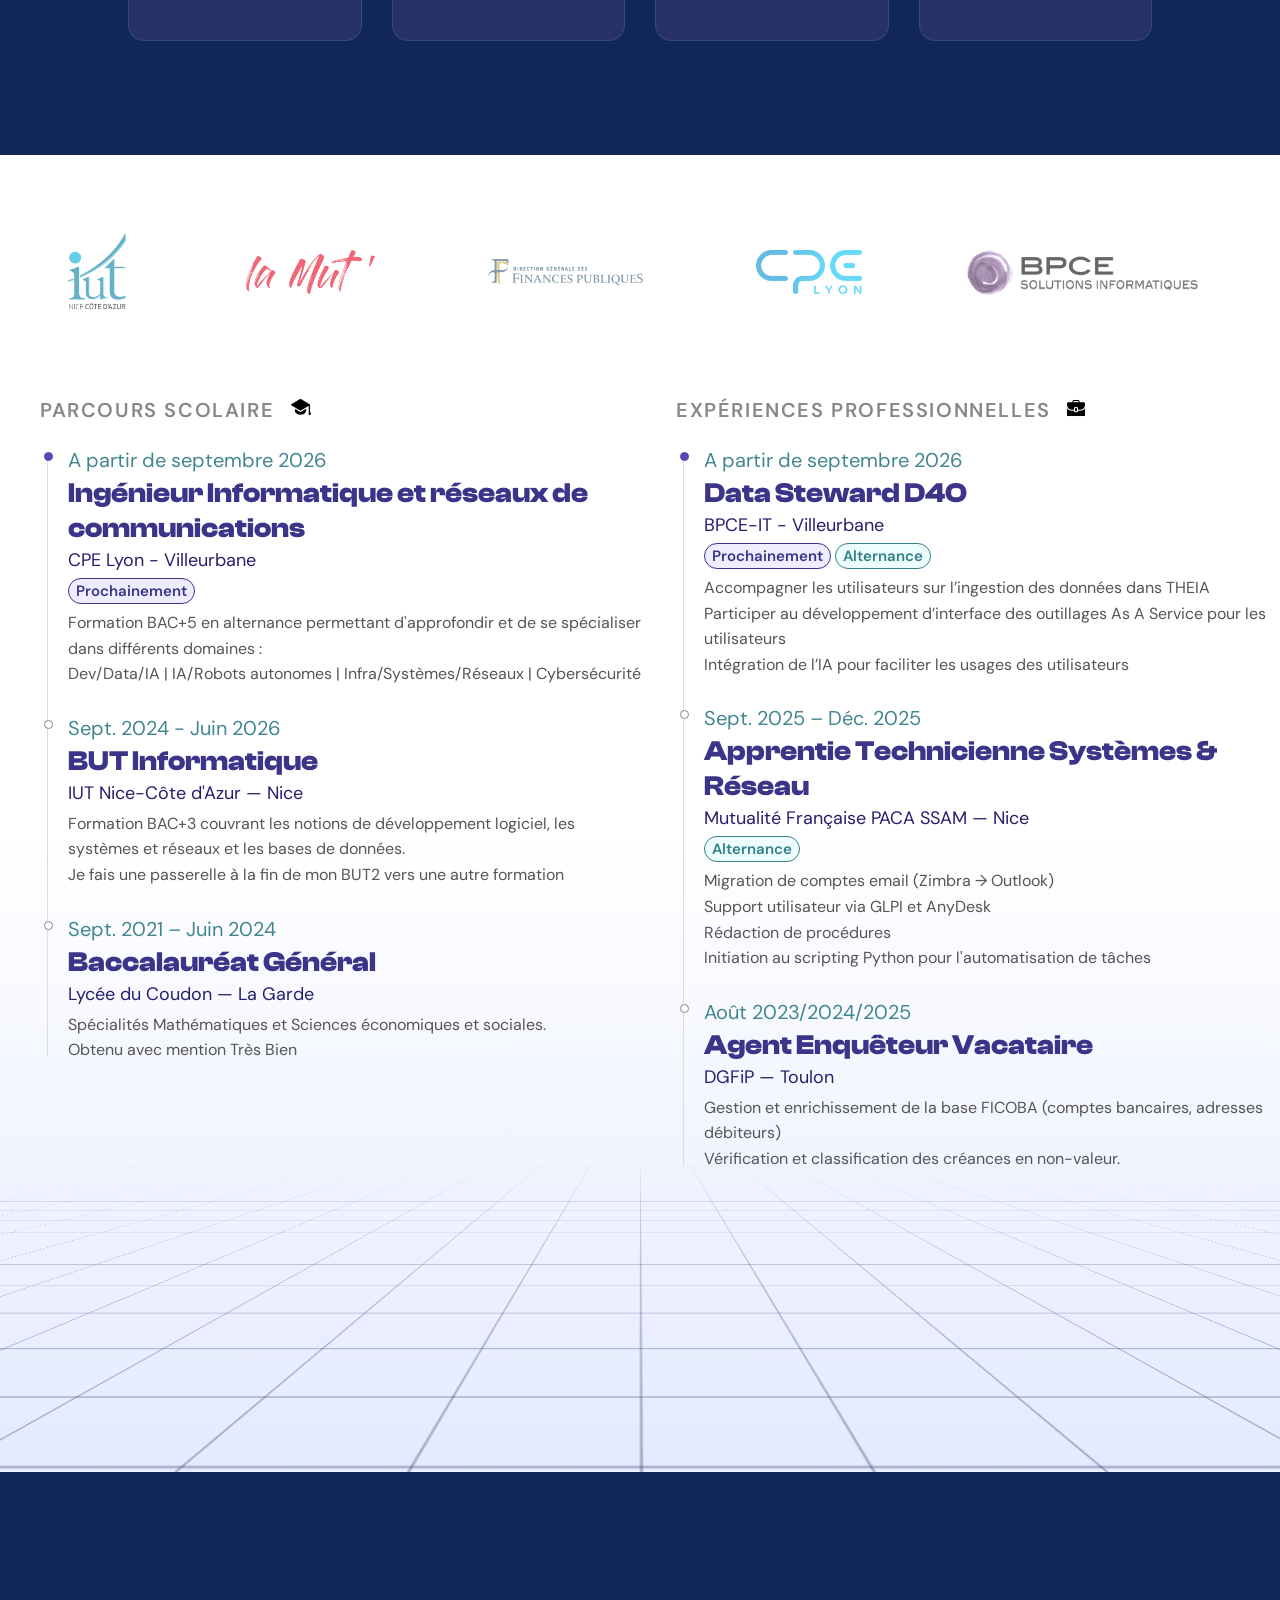
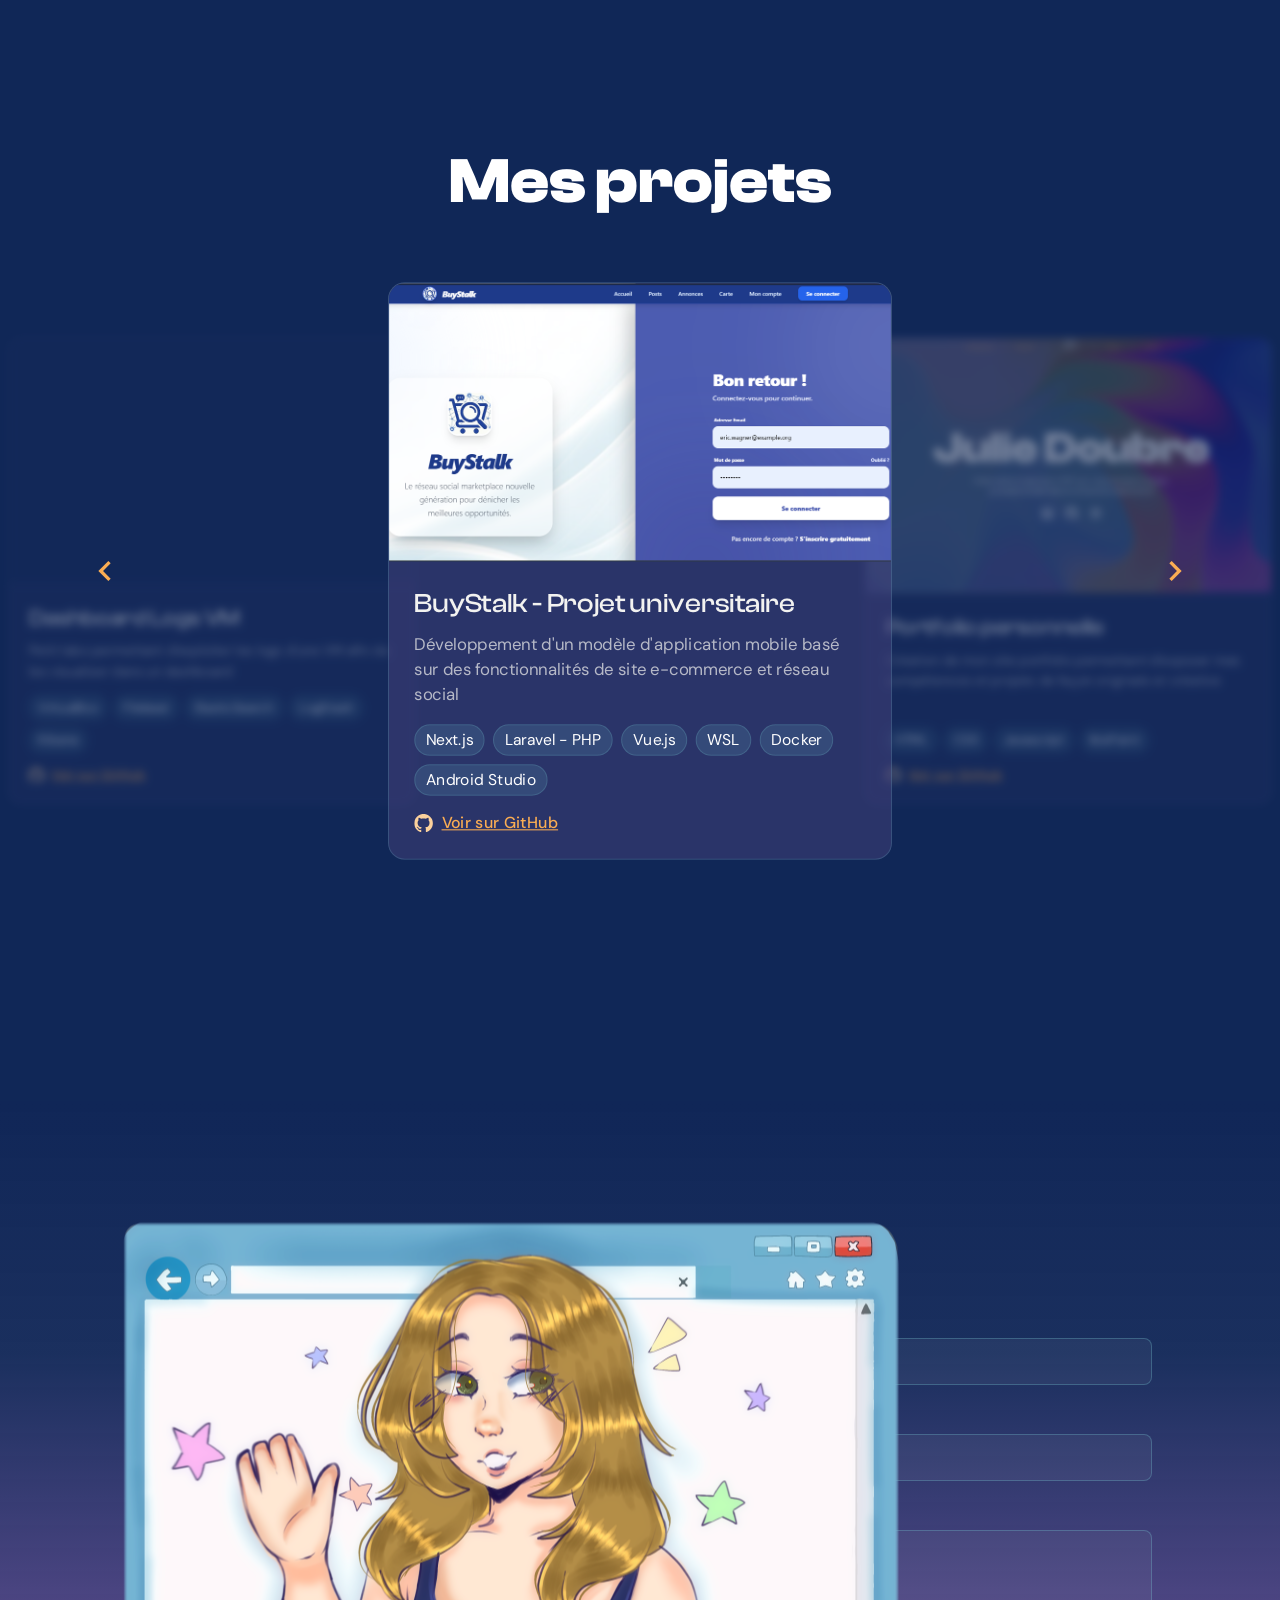
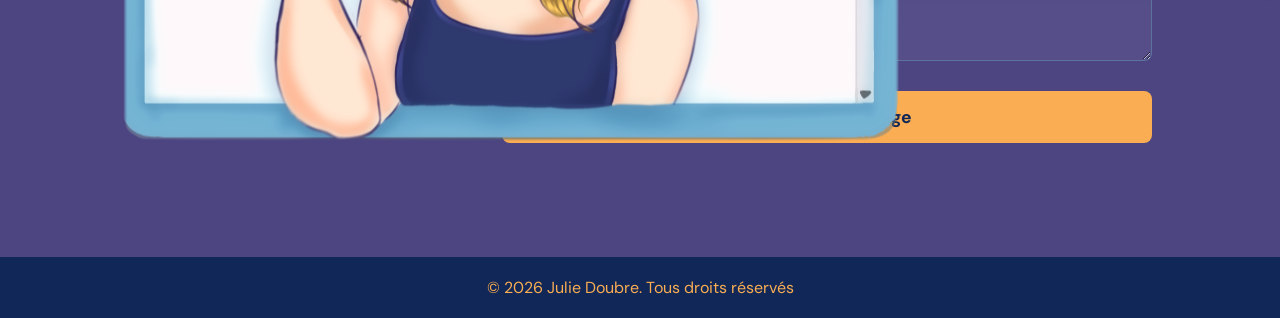
==== commit bb09272f: "add: reveal animations" ====
--- a/index.html
+++ b/index.html
@@ -64,35 +64,35 @@
             <h2 class="section-title-comp">Mes compétences</h2>
 
             <div class="comp-grid">
-                <div class="comp-card" data-category="dev">
+                <div class="comp-card reveal" data-category="dev">
                     <div class="comp-icon"><img src="./assets/img/dev.png" alt=""></div>
                     <h3>Développement Web & Logiciel</h3>
                 </div>
-                <div class="comp-card" data-category="data">
+                <div class="comp-card reveal" data-category="data">
                     <div class="comp-icon"><img src="./assets/img/bdd.png" alt=""></div>
                     <h3>Base de données</h3>
                 </div>
-                <div class="comp-card" data-category="sysres">
+                <div class="comp-card reveal" data-category="sysres">
                     <div class="comp-icon"><img src="./assets/img/network.png" alt=""></div>
                     <h3>Systèmes & Réseaux</h3>
                 </div>
-                <div class="comp-card" data-category="qualite">
+                <div class="comp-card reveal" data-category="qualite">
                     <div class="comp-icon"><img src="./assets/img/quality.png" alt=""></div>
                     <h3>Qualité de developpement</h3>
                 </div>
-                <div class="comp-card" data-category="gestion">
+                <div class="comp-card reveal" data-category="gestion">
                     <div class="comp-icon"><img src="./assets/img/management.png" alt=""></div>
                     <h3>Gestion de projets</h3>
                 </div>
-                <div class="comp-card" data-category="langues">
+                <div class="comp-card reveal" data-category="langues">
                     <div class="comp-icon"><img src="./assets/img/langues.png" alt=""></div>
                     <h3>Langues</h3>
                 </div>
-                <div class="comp-card" data-category="soft">
+                <div class="comp-card reveal" data-category="soft">
                     <div class="comp-icon"><img src="./assets/img/softskills.png" alt=""></div>
                     <h3>Soft Skills</h3>
                 </div>
-                <div class="comp-card" data-category="certification">
+                <div class="comp-card reveal" data-category="certification">
                     <div class="comp-icon"><img src="./assets/img/certification.png" alt=""></div>
                     <h3>Certification</h3>
                 </div>
@@ -117,7 +117,7 @@
                 <div>
                     <p class="section-title">Parcours scolaire <span class="ecole"></span></p>
                     <div class="timeline">
-                        <div class="tl-item current">
+                        <div class="tl-item current reveal">
                             <div class="tl-dot"></div>
                             <p class="tl-date">A partir de septembre 2026</p>
                             <p class="tl-title">Ingénieur Informatique et réseaux de communications</p>
@@ -129,7 +129,7 @@
                                 Cybersécurité
                             </p>
                         </div>
-                        <div class="tl-item">
+                        <div class="tl-item reveal">
                             <div class="tl-dot"></div>
                             <p class="tl-date">Sept. 2024 - Juin 2026</p>
                             <p class="tl-title">BUT Informatique </p>
@@ -140,7 +140,7 @@
                             <p class="tl-desc">Je fais une passerelle à la fin de mon BUT2 vers une autre formation</p>
                         </div>
 
-                        <div class="tl-item">
+                        <div class="tl-item reveal">
                             <div class="tl-dot"></div>
                             <p class="tl-date">Sept. 2021 – Juin 2024</p>
                             <p class="tl-title">Baccalauréat Général</p>
@@ -164,7 +164,7 @@
                 <div>
                     <p class="section-title">Expériences professionnelles <span class="travail"></span></p>
                     <div class="timeline">
-                        <div class="tl-item current">
+                        <div class="tl-item current reveal">
                             <div class="tl-dot"></div>
                             <p class="tl-date">A partir de septembre 2026</p>
                             <p class="tl-title">Data Steward D4O</p>
@@ -174,7 +174,8 @@
                             <p class="tl-desc"></p>
                             <ul>
                                 <li>
-                                    <p class="tl-desc">Accompagner les utilisateurs sur l’ingestion des données dans THEIA</p>
+                                    <p class="tl-desc">Accompagner les utilisateurs sur l’ingestion des données dans
+                                        THEIA</p>
                                 </li>
                                 <li>
                                     <p class="tl-desc">Participer au développement d’interface des outillages As A
@@ -186,7 +187,7 @@
                                 </li>
                             </ul>
                         </div>
-                        <div class="tl-item">
+                        <div class="tl-item reveal">
                             <div class="tl-dot"></div>
                             <p class="tl-date">Sept. 2025 – Déc. 2025</p>
                             <p class="tl-title">Apprentie Technicienne Systèmes & Réseau</p>
@@ -210,7 +211,7 @@
                             </ul>
                         </div>
 
-                        <div class="tl-item">
+                        <div class="tl-item reveal">
                             <div class="tl-dot"></div>
                             <p class="tl-date">Août 2023/2024/2025</p>
                             <p class="tl-title">Agent Enquêteur Vacataire</p>
@@ -233,7 +234,7 @@
         </div>
 
         <div class="project-page" id="projets">
-            <h2 class="project-section-title">Mes projets</h2>
+            <h2 class="project-section-title reveal">Mes projets</h2>
 
             <div class="carousel-container">
                 <button class="carousel-btn prev-btn" aria-label="Projet précédent">
@@ -332,9 +333,9 @@
         </div>
 
         <div class="contact-page" id="contact">
-            <div class="contact-container">
+            <div class="contact-container reveal">
                 <h2>Contactez-moi</h2>
-                <form action="#" method="POST" class="contact-form">
+                <form action="https://formspree.io/f/mkoeqbdw" method="POST" class="contact-form">
                     <div class="input-group">
                         <label for="email">Email</label>
                         <input type="email" id="email" name="email" required placeholder="votre@email.com">
@@ -355,158 +356,7 @@
         </div>
         <footer>© 2026 Julie Doubre. Tous droits réservés</footer>
     </main>
-
-    <script>
-        // --- Gestion de la Sticky Navigation ---
-        const nav = document.querySelector('nav');
-        let lastScroll = 0;
-
-        window.addEventListener('scroll', () => {
-            const currentScroll = window.scrollY;
-
-            if (currentScroll > 500) {
-                nav.classList.add('scrolled');
-                nav.classList.remove('scrolled-up');
-            } else if (currentScroll < 200) {
-                nav.classList.remove('scrolled', 'scrolled-up');
-            } else if (currentScroll < lastScroll && nav.classList.contains('scrolled')) {
-                nav.classList.remove('scrolled');
-                nav.classList.add('scrolled-up');
-            }
-            lastScroll = currentScroll;
-        });
-
-        // --- Gestion du Carrousel de Projets 3 par 3 ---
-        const cards = document.querySelectorAll('.project-card');
-        const prevBtn = document.querySelector('.prev-btn');
-        const nextBtn = document.querySelector('.next-btn');
-        let currentIndex = 0;
-
-        function updateCarousel() {
-            cards.forEach((card, index) => {
-                card.classList.remove('card-left', 'card-center', 'card-right', 'card-hidden');
-
-                if (index === currentIndex) {
-                    card.classList.add('card-center');
-                } else if (index === (currentIndex - 1 + cards.length) % cards.length) {
-                    card.classList.add('card-left');
-                } else if (index === (currentIndex + 1) % cards.length) {
-                    card.classList.add('card-right');
-                } else {
-                    card.classList.add('card-hidden');
-                }
-            });
-        }
-
-        prevBtn.addEventListener('click', () => {
-            currentIndex = (currentIndex - 1 + cards.length) % cards.length;
-            updateCarousel();
-        });
-
-        nextBtn.addEventListener('click', () => {
-            currentIndex = (currentIndex + 1) % cards.length;
-            updateCarousel();
-        });
-
-        updateCarousel();
-
-        const logos = [
-            { src: '/assets/img/iut-nca.png', alt: 'Logo 1', height: '90px' },
-            { src: '/assets/img/lamut.png', alt: 'Logo 2' },
-            { src: '/assets/img/dgfip.png', alt: 'Logo 3' },
-            { src: '/assets/img/cpe-lyon.png', alt: 'Logo 4' },
-            { src: '/assets/img/bpce-it.png', alt: 'Logo 5' },
-        ];
-
-        const track = document.getElementById('track');
-
-        // On répète 6 fois pour éviter tout trou
-        for (let s = 0; s < 6; s++) {
-            logos.forEach(l => {
-                const item = document.createElement('div');
-                item.className = 'logo-item';
-                item.innerHTML = `<img src="./${l.src}" alt="${l.alt}" style="height: ${l.height || '45px'}">`;;
-                track.appendChild(item);
-            });
-        }
-        // --- Gestion des Compétences (Modale) ---
-
-        const skillsData = {
-            dev: {
-                title: "Développement Web & Logiciel",
-                skills: ["Python", "Java", "C", "HTML / CSS / JavaScript / Bootstrap", "React / Node.js", "Next.js / Vue.js"]
-            },
-            data: {
-                title: "Base de données",
-                skills: ["MySQL - phpMyAdmin", "PostgreSQL - pgAdmin", "Notion de MariaDB/InfluxDB", "Notions de NoSQL (hstore/Stack ELK)"]
-            },
-            sysres: {
-                title: "Systèmes & Réseaux",
-                skills: ["Virtualisation (Ubuntu / Debian / Proxmox)", "Routage & Switching (Cisco PacketTracer)", "Analyse traffic Web (WireShark)", "Scripting (Python, Bash)", "Support utilisateur (GLPI)"]
-            },
-            qualite: {
-                title: "Qualité de developpement",
-                skills: ["Git", "Docker", "Maven", "SpringBoot", "Tests Junit5", "Mock Java", "Notions de Pipeline CI/CD"]
-            },
-            gestion: {
-                title: "Gestion de projet",
-                skills: ["Diagramme de Gantt", "Méthodes AGILES", "Méthodes PERT", "Rédaction de documentations techniques", "Conception maquettes Figma"]
-            },
-            certification: {
-                title: "Certifications",
-                skills: ["MOOC SecNumAcadémie ANSSI", "Permis B"]
-            },
-            langues: {
-                title: "Langues",
-                skills: ["Français (Maternel)", "Anglais (Niveau B2)", "Espagnol (Niveau B1)"]
-            },
-            soft: {
-                title: "Soft Skills",
-                skills: ["Travail en équipe", "Rigueur et organisation", "Investissement et adaptabilité", "Créativité", "Empathie et bienveillance"]
-            }
-        };
-
-        const compCards = document.querySelectorAll('.comp-card');
-        const modalOverlay = document.getElementById('modal-overlay');
-        const modalTitle = document.getElementById('modal-title');
-        const modalBody = document.getElementById('modal-body');
-        const closeModalBtn = document.querySelector('.close-modal');
-
-        function openModal(category) {
-            const data = skillsData[category];
-            if (data) {
-                modalTitle.textContent = data.title;
-                const ul = document.createElement('ul');
-                data.skills.forEach(skill => {
-                    const li = document.createElement('li');
-                    li.textContent = skill;
-                    ul.appendChild(li);
-                });
-
-                modalBody.innerHTML = '';
-                modalBody.appendChild(ul);
-                modalOverlay.classList.add('active');
-            }
-        }
-
-        function closeModal() {
-            modalOverlay.classList.remove('active');
-        }
-
-        compCards.forEach(card => {
-            card.addEventListener('click', () => {
-                const category = card.getAttribute('data-category');
-                openModal(category);
-            });
-        });
-
-        closeModalBtn.addEventListener('click', closeModal);
-        modalOverlay.addEventListener('click', (e) => {
-            if (e.target === modalOverlay) {
-                closeModal();
-            }
-        });
-    </script>
+    <script src="js/script.js"></script>
 </body>
 
 </html>
--- a/style/style.css
+++ b/style/style.css
@@ -927,4 +927,52 @@
   font-weight: 500;
   font-display: swap;
   font-style: normal;
+}
+
+/* =======================================================================
+   ANIMATIONS 3D, SCROLL FLUIDE ET FLOTTAISON
+======================================================================= */
+
+/* 1. Scroll fluide pour toute la page */
+html {
+    scroll-behavior: smooth;
+}
+
+/* 2. Classes pour l'apparition douce au défilement (Scroll Reveal) */
+.reveal {
+    opacity: 0;
+    transform: translateY(60px); /* L'élément part d'un peu plus bas */
+    transition: opacity 0.8s ease-out, transform 0.8s cubic-bezier(0.25, 1, 0.5, 1);
+    will-change: opacity, visibility;
+}
+
+.reveal.active {
+    opacity: 1;
+    transform: translateY(0);
+}
+
+/* 3. Effet de flottaison continue (pour les icônes et le dessin "me") */
+@keyframes floating {
+    0% { transform: translateY(0px); }
+    50% { transform: translateY(-15px); } /* Monte de 15px */
+    100% { transform: translateY(0px); }
+}
+
+.floating {
+    animation: floating 4s ease-in-out infinite;
+}
+
+/* Application de la flottaison au dessin de la page contact */
+.me img {
+    width: 816px;
+    height: 612px;
+    animation: floating 6s ease-in-out infinite; /* Plus lent pour plus de naturel */
+}
+
+/* Amélioration de l'icône de compétence pour qu'elle flotte dans la carte */
+.comp-icon {
+    font-size: 3.5rem;
+    margin-bottom: 10px;
+    display: inline-block;
+    animation: floating 3s ease-in-out infinite; 
 }
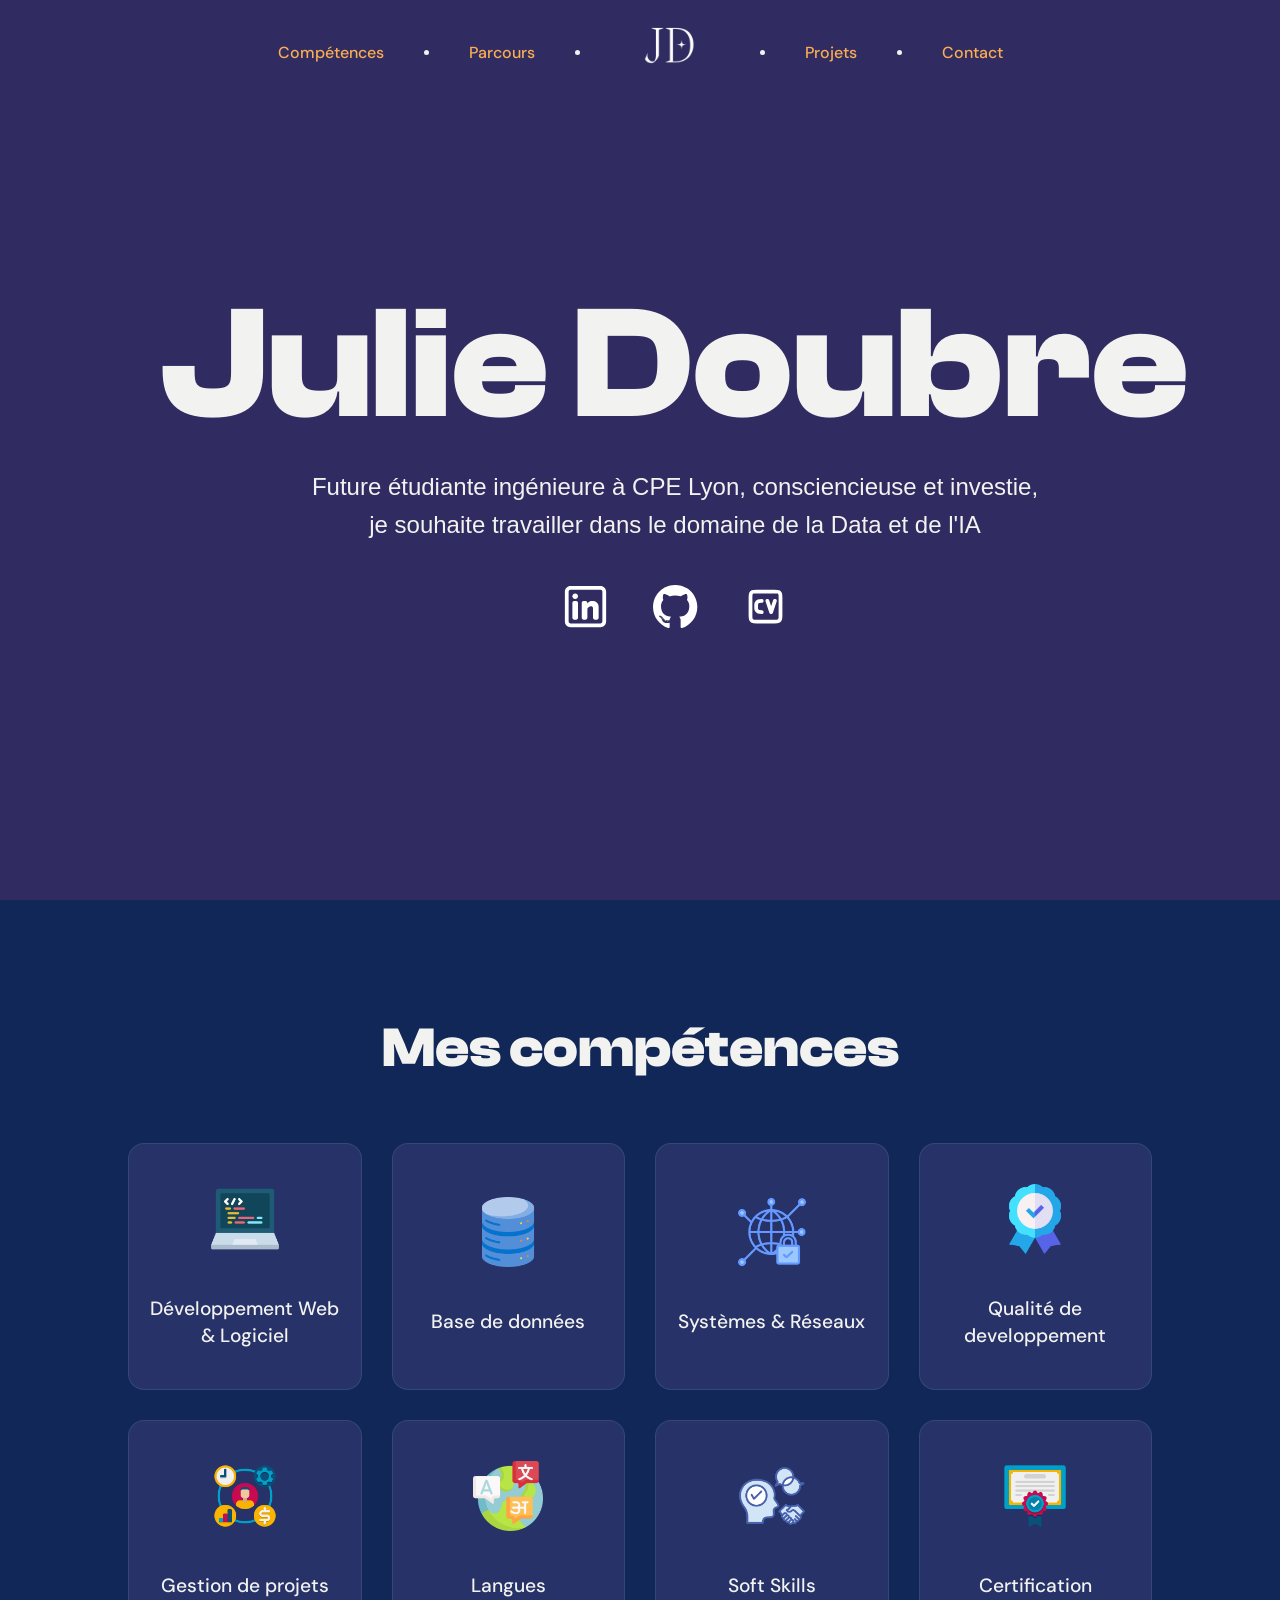
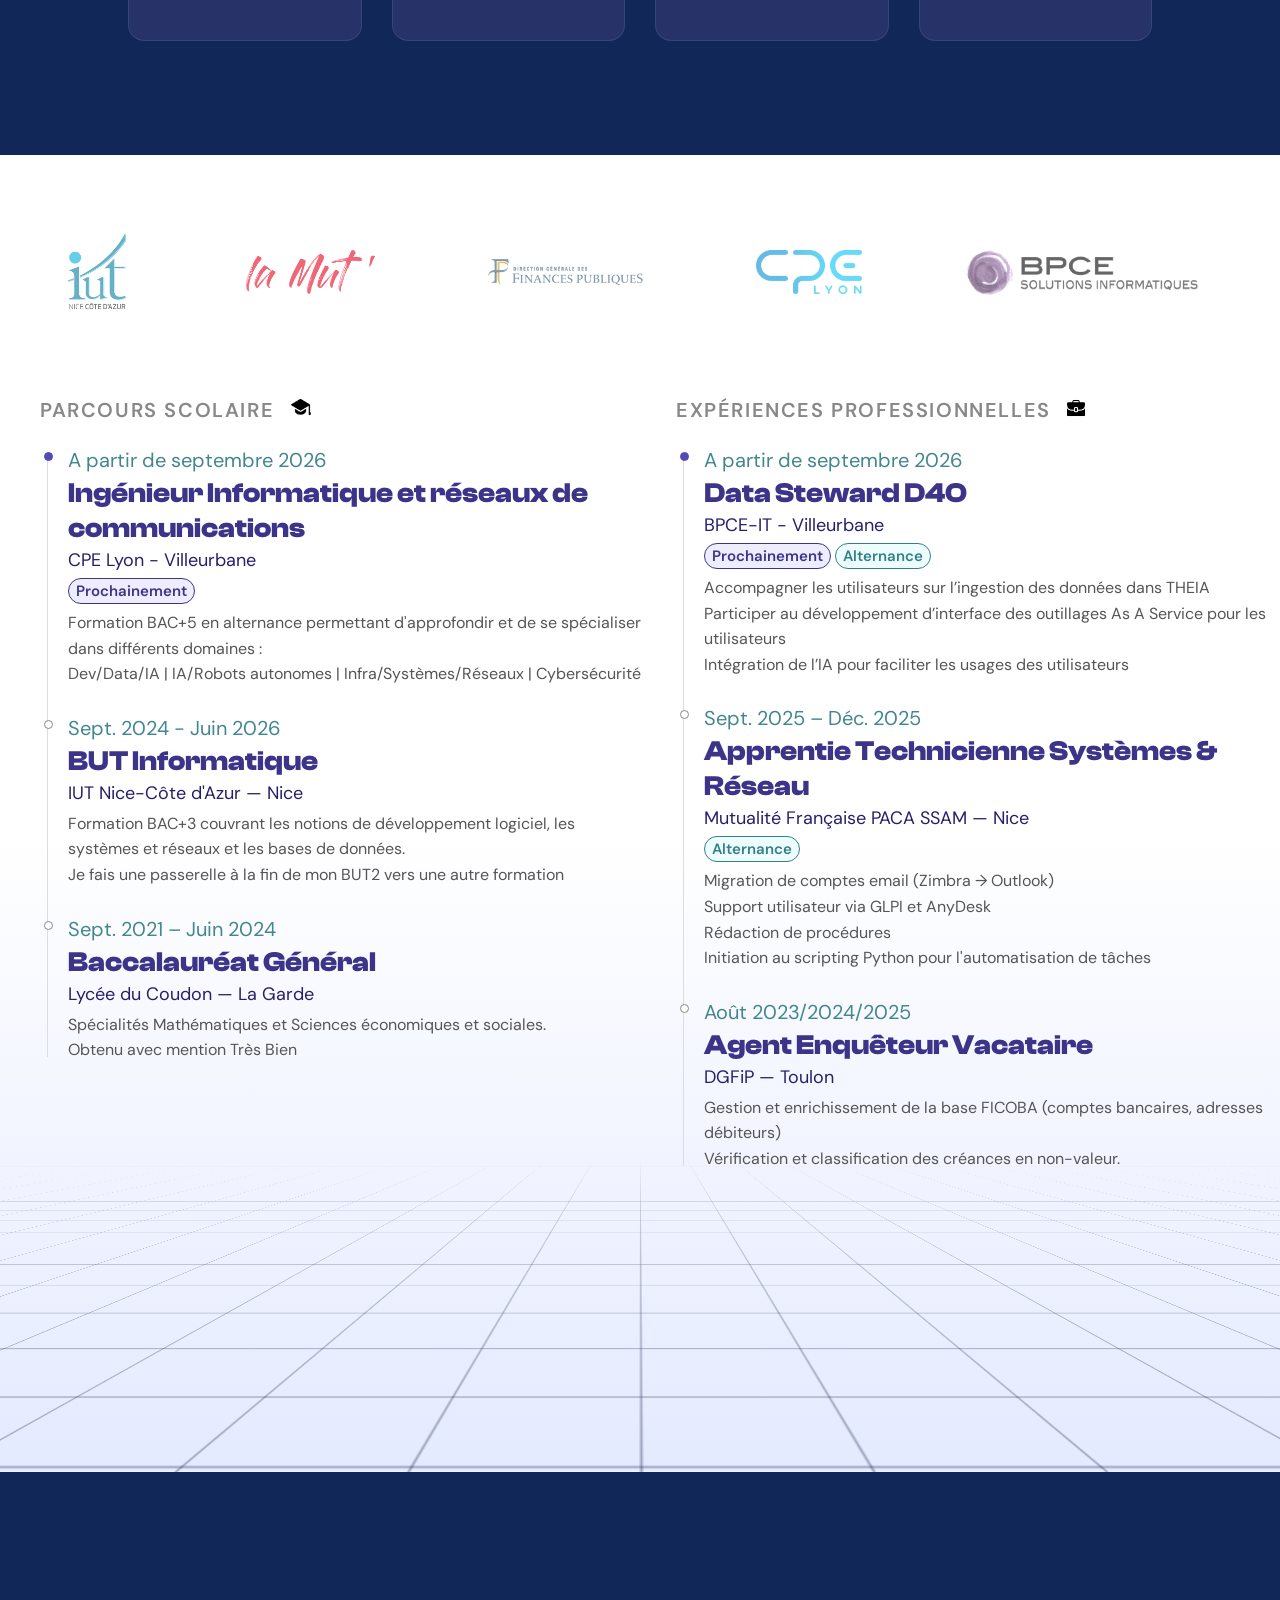
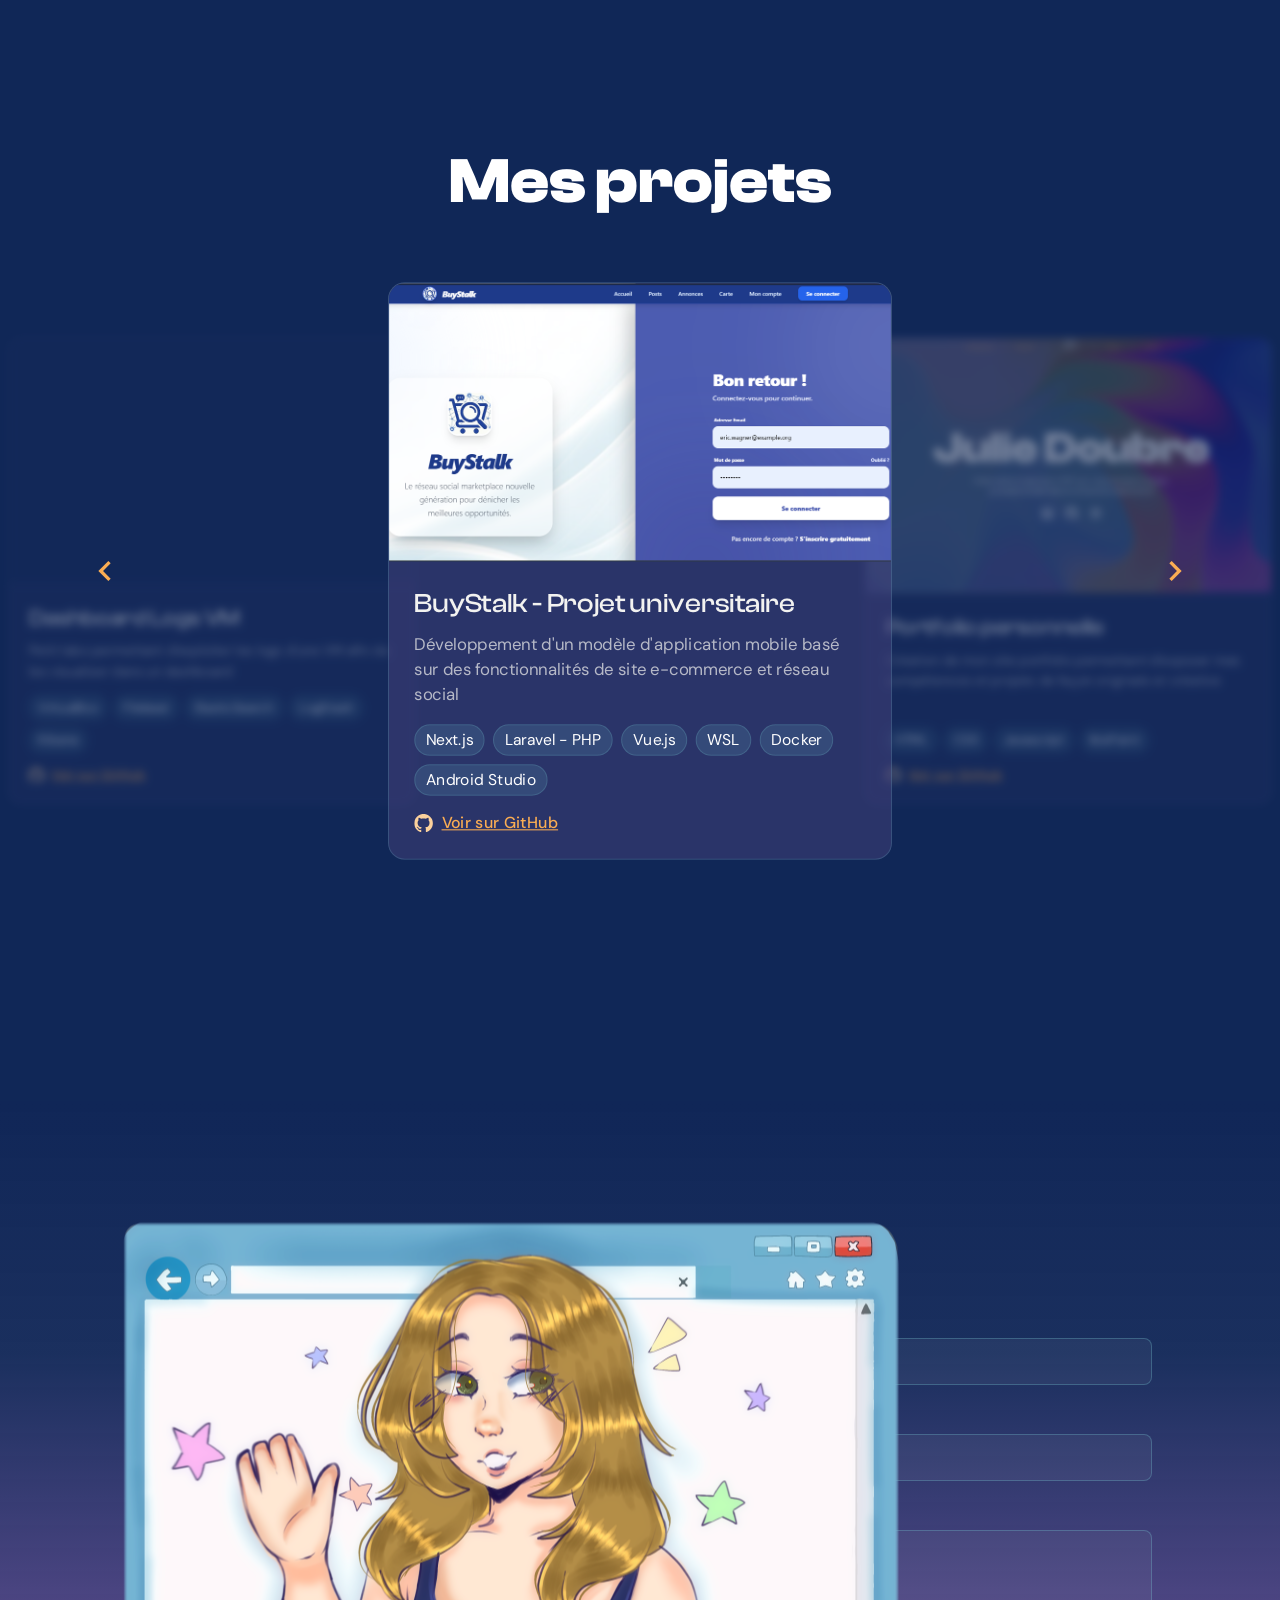
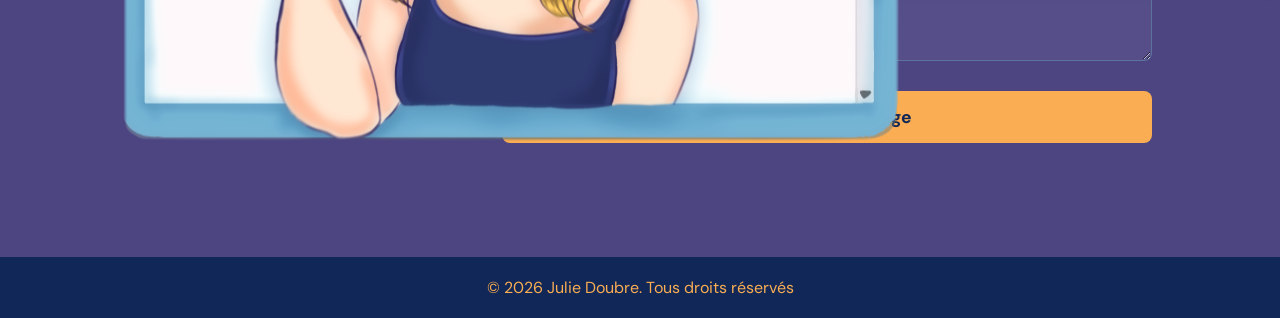
==== commit 7a914db6: "add: responsive design" ====
--- a/index.html
+++ b/index.html
@@ -16,7 +16,13 @@
                 <source src="./assets/videos/hero-background.mp4" type="video/mp4">
             </video>
             <nav>
-                <ul class="nav-links">
+                <div class="hamburger" id="hamburger">
+                    <span></span>
+                    <span></span>
+                    <span></span>
+                </div>
+
+                <ul class="nav-links" id="nav-links">
                     <li><a href="#competences">Compétences</a></li>
                     <li>
                         <div class="nav-dot"></div>
@@ -288,8 +294,7 @@
                         <div class="card-content">
                             <h3>AllRoads - Projet universitaire en groupe</h3>
                             <p>Conception et réalisation d'un MVP innovant sur les problématiques de
-                                transports sur la zone Nice - Sophia Antipolis ainsi quee toute la stratégie
-                                de communication</p>
+                                transports sur la zone Nice - Sophia Antipolis</p>
                             <div class="card-tags">
                                 <span>Canva</span>
                                 <span>MySQL</span>
--- a/style/style.css
+++ b/style/style.css
@@ -18,6 +18,14 @@
 body {
   overflow-x: hidden;
   font-family: 'DM Sans', sans-serif;
+}
+
+html, body {
+  overflow-x: hidden;
+  max-width: 100vw;
+}
+main {
+  overflow-x: hidden;
 }
 
 /* NAVBAR */
@@ -933,15 +941,13 @@
    ANIMATIONS 3D, SCROLL FLUIDE ET FLOTTAISON
 ======================================================================= */
 
-/* 1. Scroll fluide pour toute la page */
 html {
     scroll-behavior: smooth;
 }
 
-/* 2. Classes pour l'apparition douce au défilement (Scroll Reveal) */
 .reveal {
     opacity: 0;
-    transform: translateY(60px); /* L'élément part d'un peu plus bas */
+    transform: translateY(60px); 
     transition: opacity 0.8s ease-out, transform 0.8s cubic-bezier(0.25, 1, 0.5, 1);
     will-change: opacity, visibility;
 }
@@ -951,10 +957,9 @@
     transform: translateY(0);
 }
 
-/* 3. Effet de flottaison continue (pour les icônes et le dessin "me") */
 @keyframes floating {
     0% { transform: translateY(0px); }
-    50% { transform: translateY(-15px); } /* Monte de 15px */
+    50% { transform: translateY(-15px); } 
     100% { transform: translateY(0px); }
 }
 
@@ -962,17 +967,130 @@
     animation: floating 4s ease-in-out infinite;
 }
 
-/* Application de la flottaison au dessin de la page contact */
 .me img {
     width: 816px;
     height: 612px;
-    animation: floating 6s ease-in-out infinite; /* Plus lent pour plus de naturel */
-}
-
-/* Amélioration de l'icône de compétence pour qu'elle flotte dans la carte */
+    animation: floating 6s ease-in-out infinite; 
+}
+
 .comp-icon {
     font-size: 3.5rem;
     margin-bottom: 10px;
     display: inline-block;
     animation: floating 3s ease-in-out infinite; 
+}
+
+/* =======================================================================
+   RESPONSIVE DESIGN (MOBILES & TABLETTES)
+======================================================================= */
+
+/* MENU HAMBURGER - Caché sur Desktop */
+.hamburger {
+    display: none;
+    flex-direction: column;
+    cursor: pointer;
+    position: fixed;
+    right: 30px;
+    top: 35px;
+    z-index: 9999; 
+}
+
+.hamburger span {
+    width: 35px;
+    height: 4px;
+    background-color: var(--c-nav-text);
+    margin-bottom: 6px;
+    border-radius: 2px;
+    transition: transform 0.3s ease, opacity 0.3s ease;
+}
+
+/* --- TABLETTES & PETITS ÉCRANS PC (max-width: 1024px) --- */
+@media screen and (max-width: 1024px) {
+    .hero-title { font-size: 7rem; }
+    .hero { margin-left: 0; padding: 0 20px; }
+    
+    .contact-page { justify-content: center; }
+    .me { display: none;}
+    .contact-container { z-index: 10; }
+}
+
+/* --- SMARTPHONES (max-width: 768px) --- */
+@media screen and (max-width: 768px) {
+    /* NAVBAR & HAMBURGER */
+    .hamburger { display: flex; }
+    
+    .nav-links {
+        position: fixed;
+        top: 0; 
+        left: -100%; 
+        width: 100vw; 
+        height: 100vh;
+        background-color: rgba(16, 39, 87, 0.98); 
+        backdrop-filter: blur(15px);
+        -webkit-backdrop-filter: blur(15px);
+        display: flex;
+        flex-direction: column;
+        justify-content: center;
+        align-items: center;
+        transition: left 0.4s cubic-bezier(0.25, 1, 0.5, 1);
+        z-index: 9998;
+        gap: 30px;
+        margin: 0;
+        padding: 0;
+    }
+    
+    .nav-links.active { left: 0; } 
+    .nav-dot { display: none; } 
+    .link { font-size: 24px; }
+    .logo { width: 80px; height: 80px; }
+    .hamburger.toggle span:nth-child(1) { transform: rotate(-45deg) translate(-7px, 7px); }
+    .hamburger.toggle span:nth-child(2) { opacity: 0; }
+    .hamburger.toggle span:nth-child(3) { transform: rotate(45deg) translate(-7px, -7px); }
+
+    /* HERO */
+    .hero-title { font-size: 4rem; margin-top: 50px; }
+    .hero-sub { font-size: 1.1rem; }
+    .socials { gap: 20px; }
+    .socials img { width: 35px; height: 35px; }
+
+    /* COMPÉTENCES */
+    .competences-page { padding: 60px 5%; min-height: auto; }
+    .section-title-comp { font-size: 2.5rem; margin-bottom: 40px; }
+    .comp-grid { gap: 20px; }
+    .modal-content { width: 95%; padding: 25px; }
+
+    /* PARCOURS - */
+    .parcours-page { 
+        background-image: none; 
+        background-color: rgb(255, 255, 255); 
+        padding-bottom: 50px;
+    }
+    .timelines { margin-left: 0; padding: 0 15px; }
+    .grid { display: none; }
+    
+   /* PROJETS (Carrousel) */
+    .project-page { padding: 60px 0; min-height: auto; }
+    .project-section-title { font-size: 2.5rem; margin-bottom: 30px; }
+    .carousel-container { height: 600px; max-width: 100vw; overflow: hidden; }
+    .project-card { width: 300px; height: 530px; }
+    .card-preview { height: 200px; min-height: 200px; flex-shrink: 0; }
+    .project-card.card-left { transform: scale(0.8) translateX(-50%); opacity: 0; pointer-events: none; }
+    .project-card.card-right { transform: scale(0.8) translateX(50%); opacity: 0; pointer-events: none; }
+    
+    .prev-btn { left: 5px; }
+    .next-btn { right: 5px; }
+    .carousel-btn svg { width: 35px; height: 35px; }
+
+    /* CONTACT */
+    .contact-page { padding: 60px 5%; }
+    .contact-container h2 { font-size: 2.5rem; text-align: center; }
+    .me { display: none; } 
+}
+
+/* --- TRES PETITS SMARTPHONES (max-width: 480px) --- */
+@media screen and (max-width: 480px) {
+    .hero-title { font-size: 3.2rem; }
+    .project-card { width: 280px; height: 580px; }
+    .card-preview { height: 200px; min-height: 200px; flex-shrink: 0; } 
+    .card-content h3 { font-size: 1.2rem; }
 }
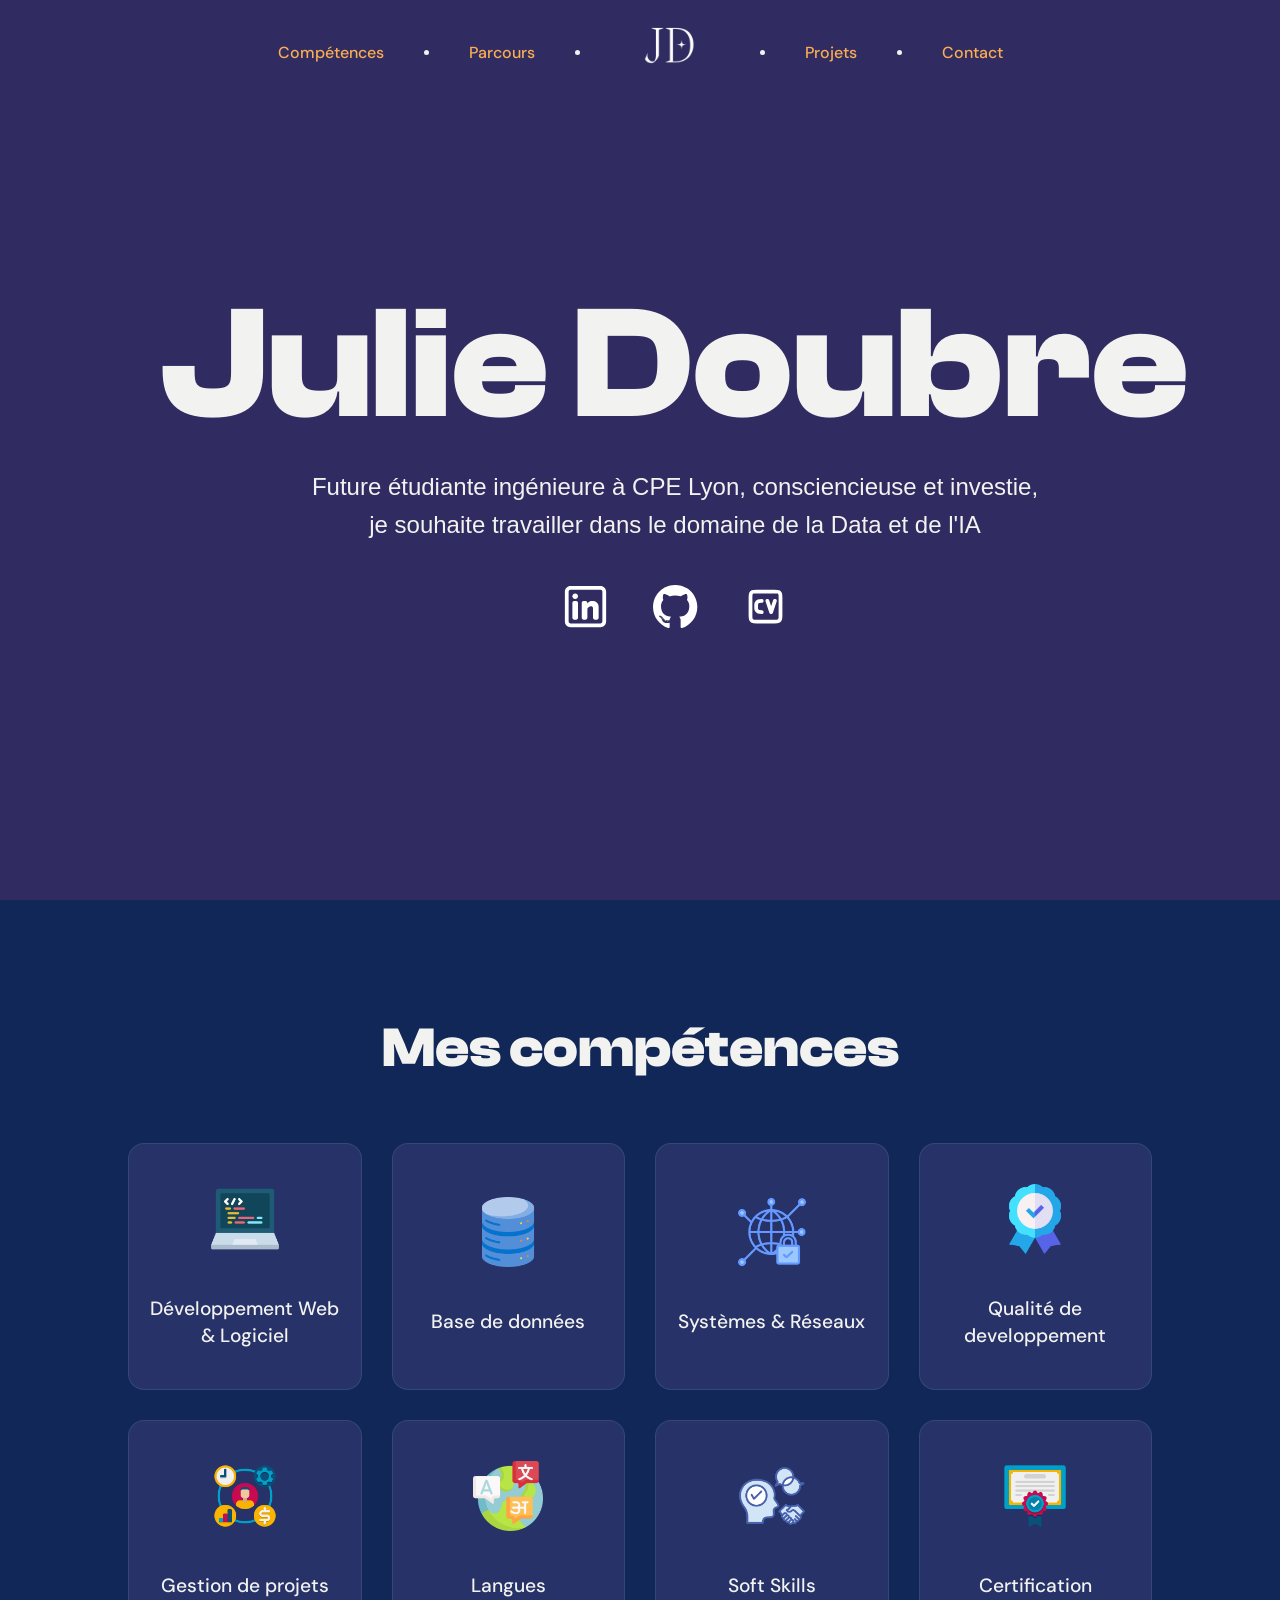
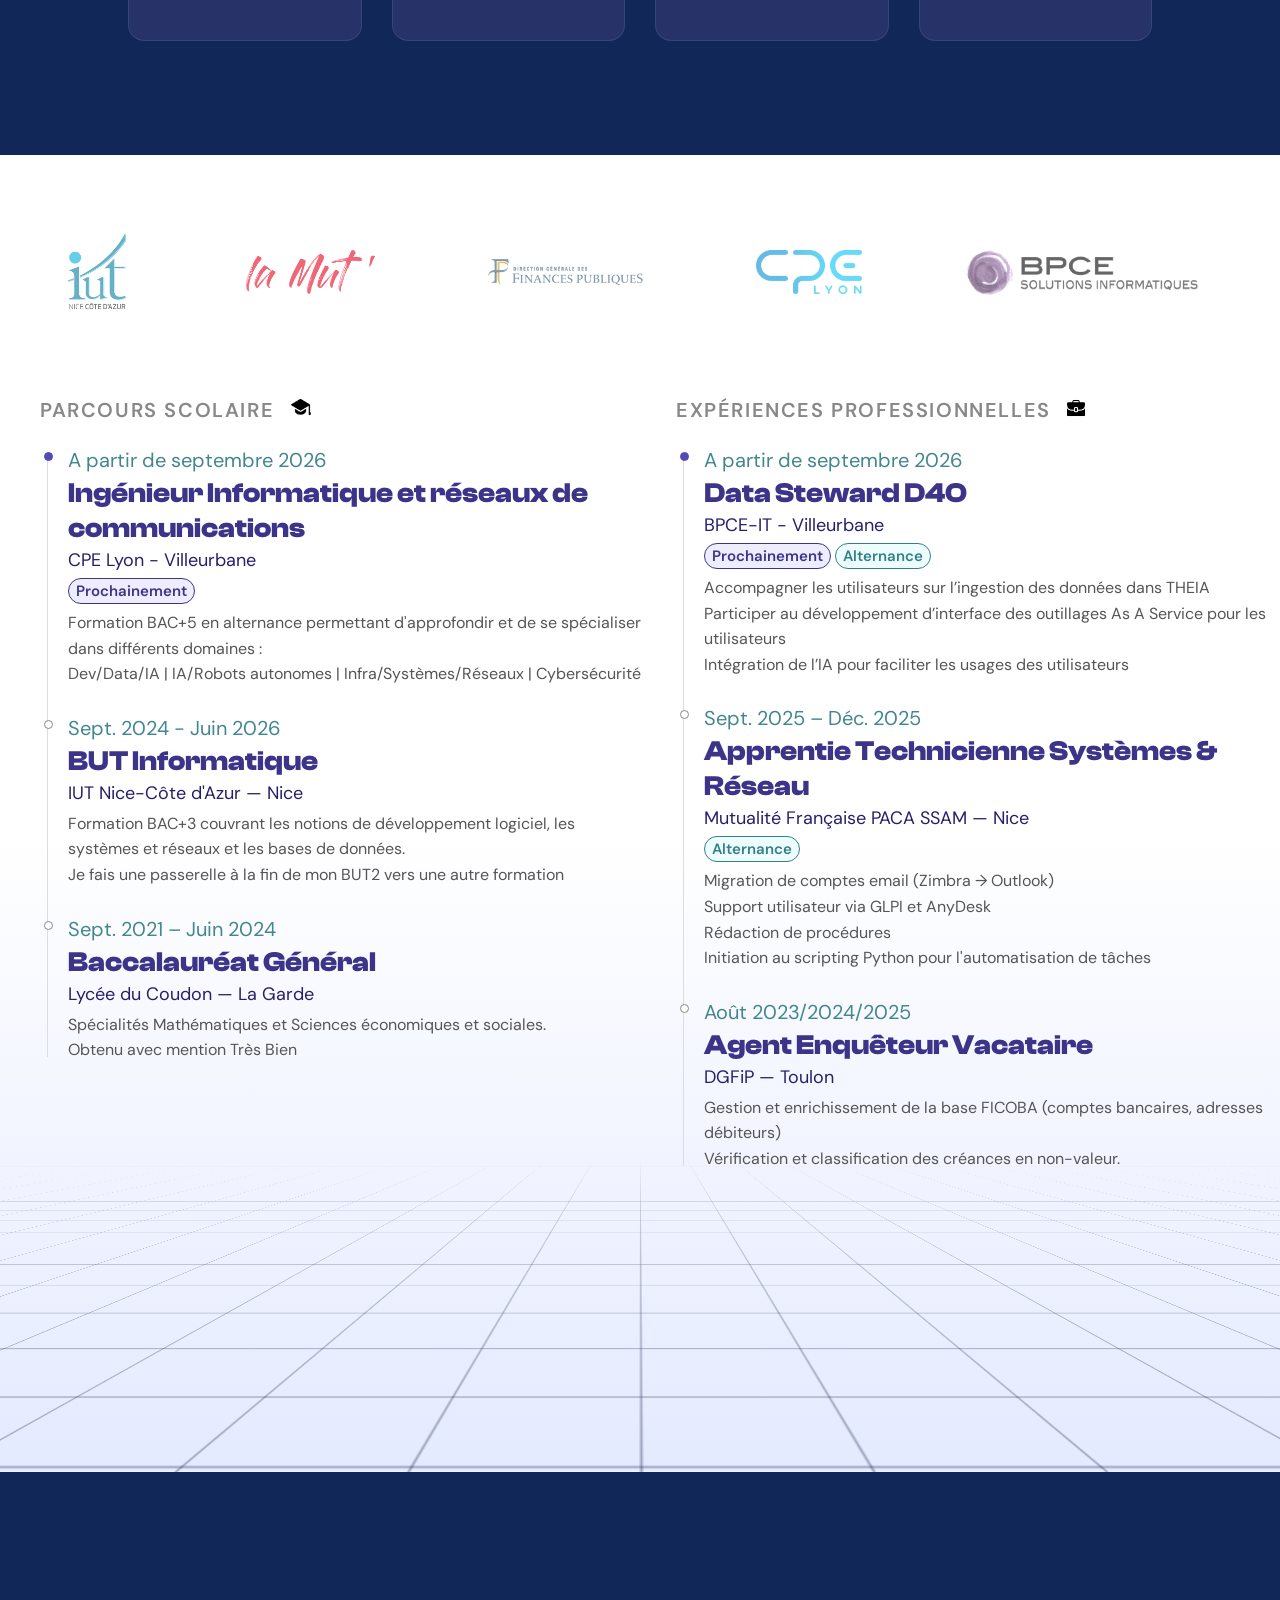
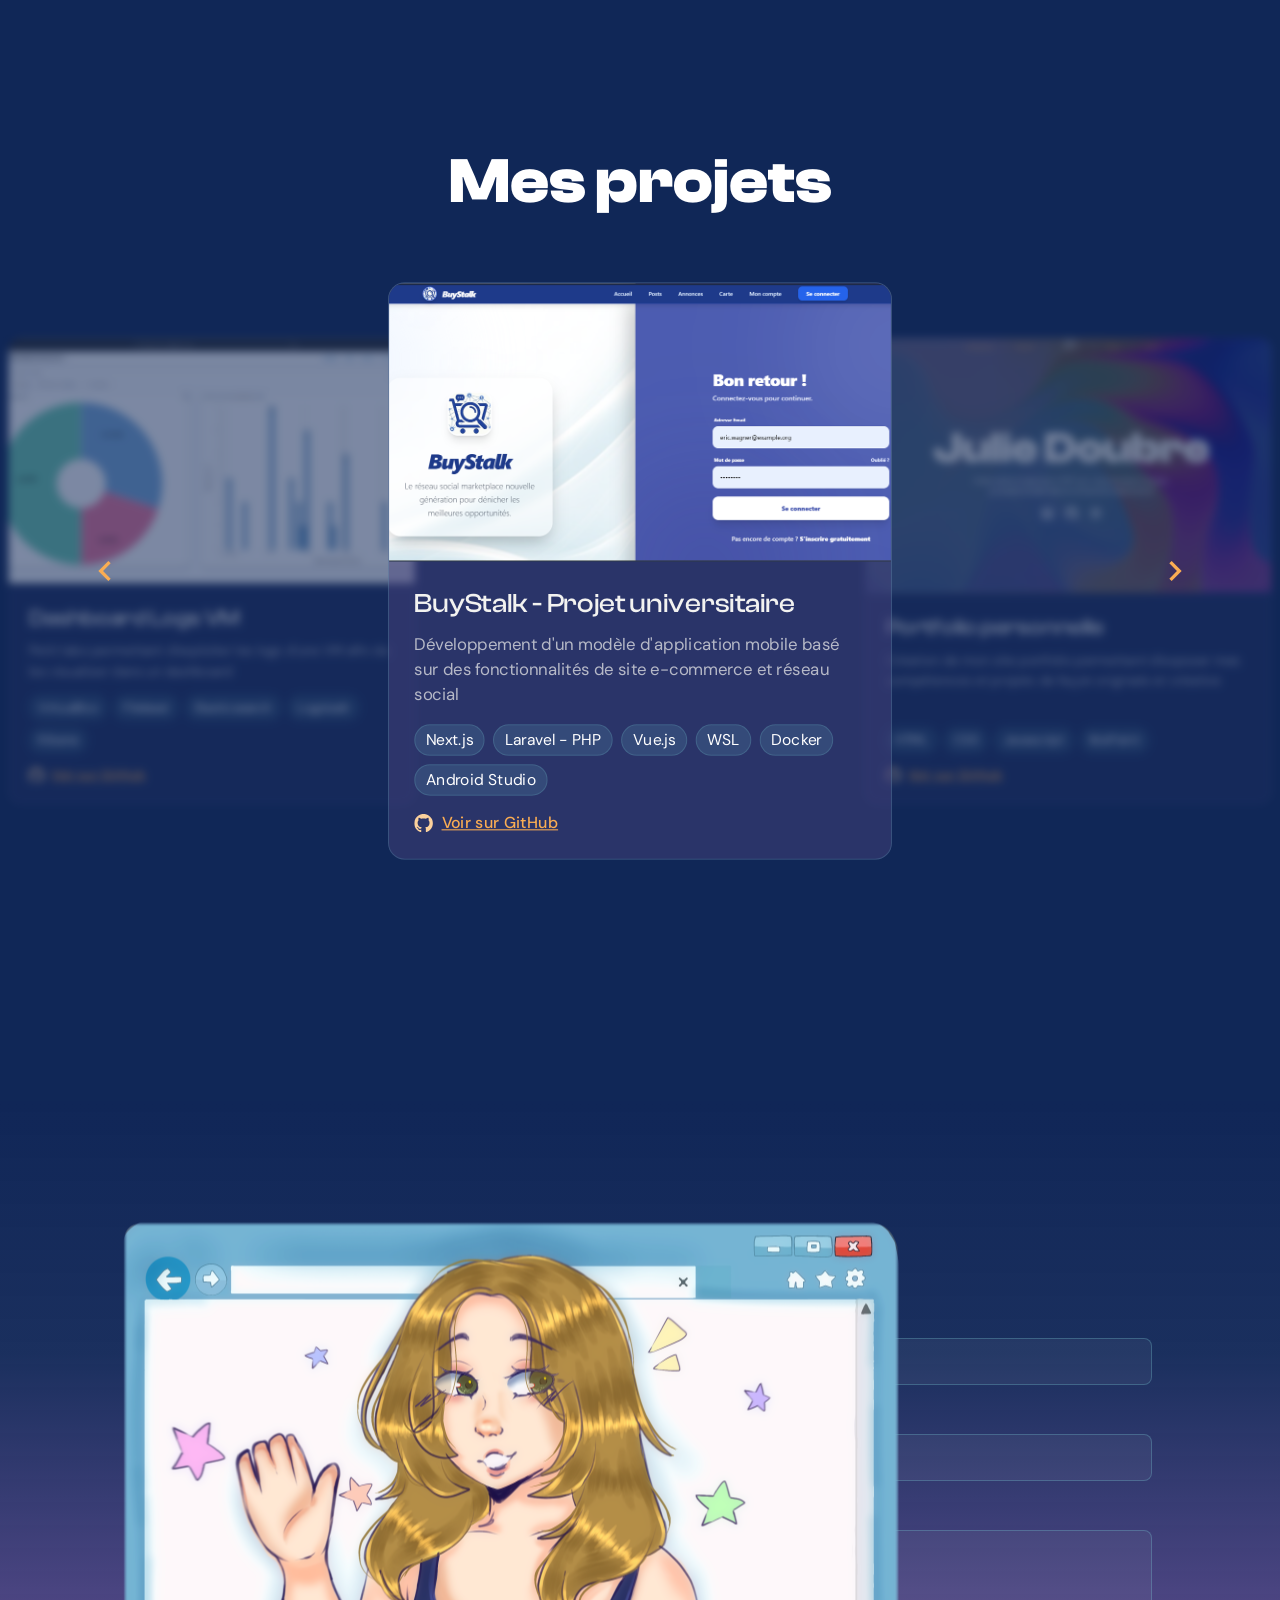
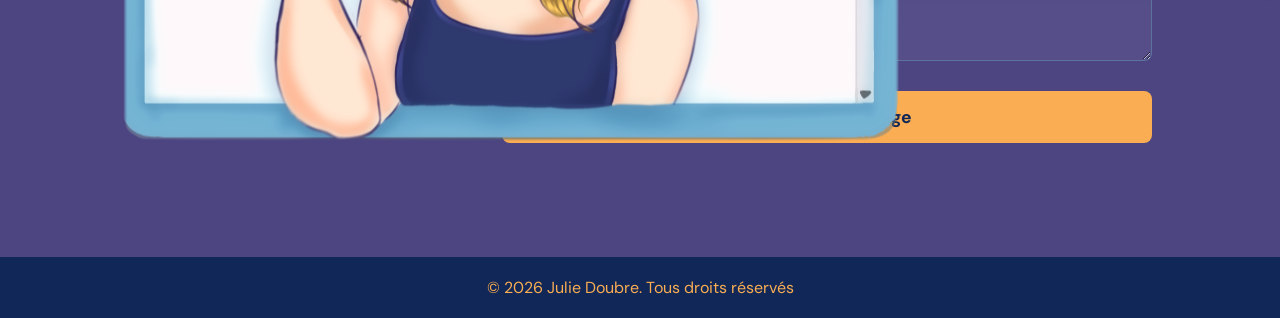
==== commit c8770486: "add: elk project's preview added to its card" ====
--- a/index.html
+++ b/index.html
@@ -309,7 +309,8 @@
                     </div>
 
                     <div class="project-card">
-                        <div class="card-preview" style="background-image: url('https://placehold.co/600x400');"></div>
+                        <div class="card-preview" style="background-image: url('./assets/img/dashboard-elk-lab.png');">
+                        </div>
                         <div class="card-content">
                             <h3>Dashboard Logs VM</h3>
                             <p>Petit labo permettant d'exploiter les logs d'une VM
@@ -318,8 +319,8 @@
                             <div class="card-tags">
                                 <span>VirtualBox</span>
                                 <span>Filebeat</span>
-                                <span>ElasticSearch</span>
-                                <span>LogStash</span>
+                                <span>Elasticsearch</span>
+                                <span>Logstash</span>
                                 <span>Kibana</span>
                             </div>
                             <a href="https://github.com/juu83/elk-lab" target="_blank" class="github-link">
--- a/style/style.css
+++ b/style/style.css
@@ -1021,8 +1021,8 @@
     
     .nav-links {
         position: fixed;
-        top: 0; 
-        left: -100%; 
+        top: -120vh; 
+        left: 0; 
         width: 100vw; 
         height: 100vh;
         background-color: rgba(16, 39, 87, 0.98); 
@@ -1032,14 +1032,14 @@
         flex-direction: column;
         justify-content: center;
         align-items: center;
-        transition: left 0.4s cubic-bezier(0.25, 1, 0.5, 1);
+        transition: top 0.4s cubic-bezier(0.25, 1, 0.5, 1);
         z-index: 9998;
         gap: 30px;
         margin: 0;
         padding: 0;
     }
     
-    .nav-links.active { left: 0; } 
+    .nav-links.active { top: 0; } 
     .nav-dot { display: none; } 
     .link { font-size: 24px; }
     .logo { width: 80px; height: 80px; }
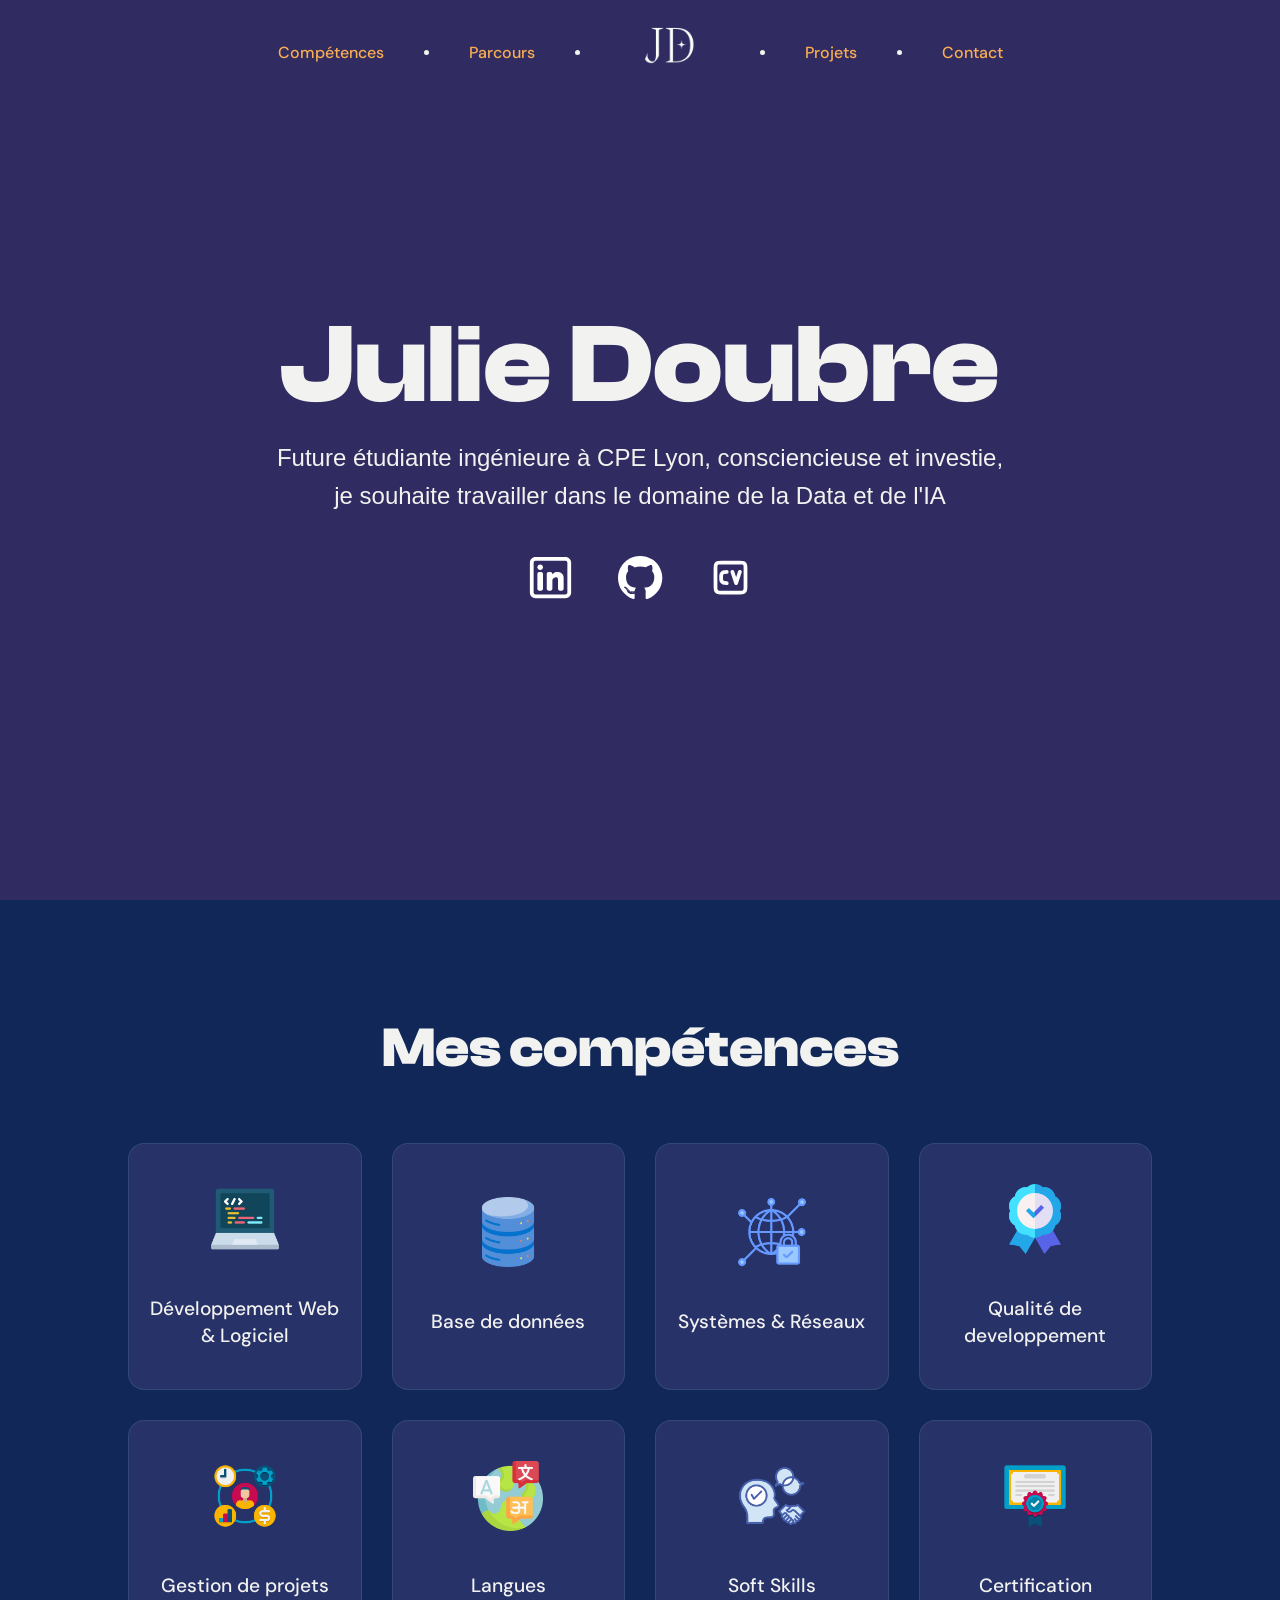
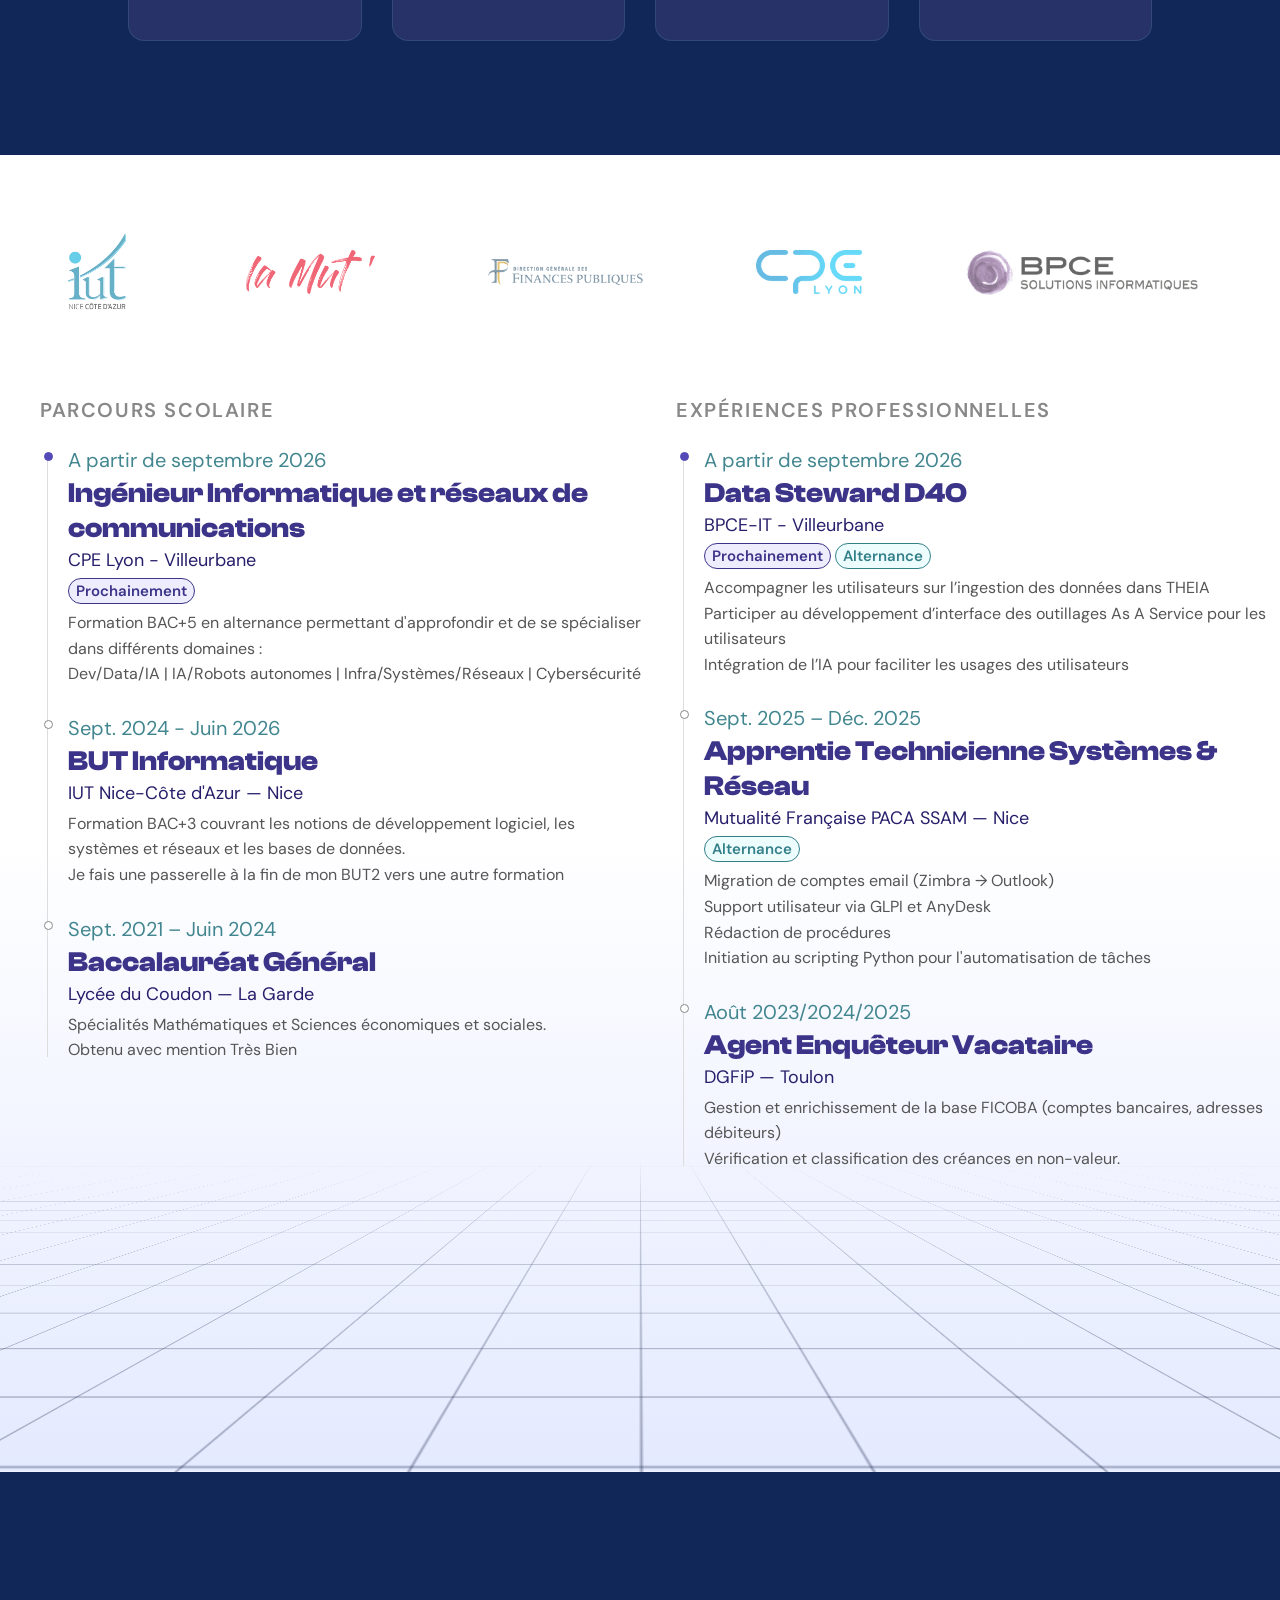
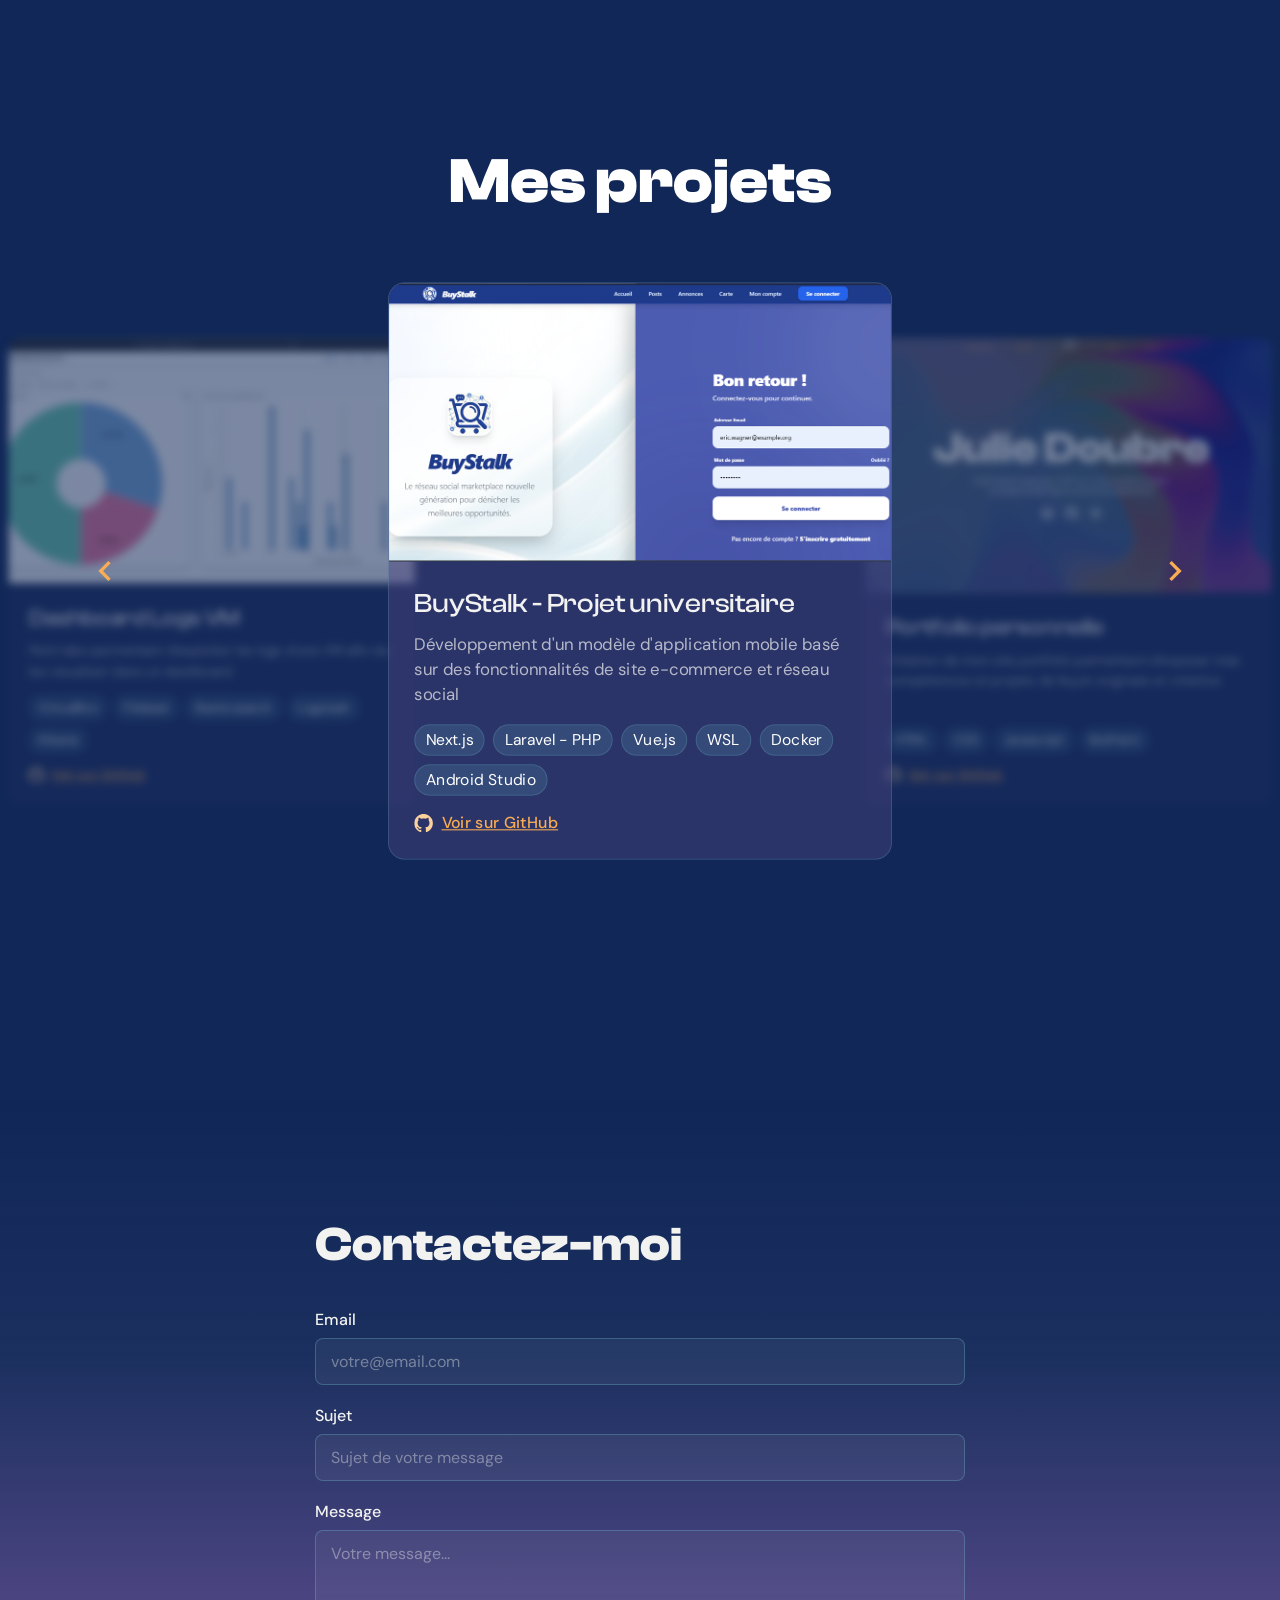
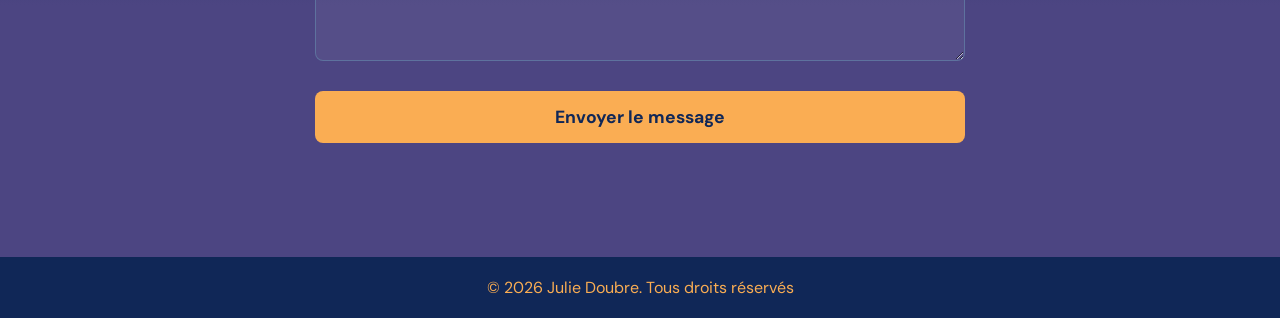
==== commit aee76306: "delete: useless icons" ====
--- a/index.html
+++ b/index.html
@@ -121,7 +121,7 @@
             <div class="timelines">
                 <!-- PARCOURS SCOLAIRE -->
                 <div>
-                    <p class="section-title">Parcours scolaire <span class="ecole"></span></p>
+                    <p class="section-title">Parcours scolaire</p>
                     <div class="timeline">
                         <div class="tl-item current reveal">
                             <div class="tl-dot"></div>
@@ -168,7 +168,7 @@
 
                 <!-- EXPÉRIENCES PROFESSIONNELLES -->
                 <div>
-                    <p class="section-title">Expériences professionnelles <span class="travail"></span></p>
+                    <p class="section-title">Expériences professionnelles</p>
                     <div class="timeline">
                         <div class="tl-item current reveal">
                             <div class="tl-dot"></div>
--- a/style/style.css
+++ b/style/style.css
@@ -484,28 +484,6 @@
       margin-bottom: 1.5rem;
     }
 
-    .travail {
-        background-image: url('/assets/img/travail.png');
-        display: inline-block; 
-        width: 18px;
-        height: 18px;
-        background-size: contain; 
-        background-repeat: no-repeat;
-        background-position: center;
-        margin-left: 10px;
-    }
-
-    .ecole {
-        background-image: url('/assets/img/ecole.png');
-        display: inline-block; 
-        width: 20px;
-        height: 20px;
-        background-size: contain; 
-        background-repeat: no-repeat;
-        background-position: center;
-        margin-left: 10px;
-    }
-
     .timeline {
       position: relative;
       padding-left: 28px;
@@ -1004,8 +982,8 @@
     transition: transform 0.3s ease, opacity 0.3s ease;
 }
 
-/* --- TABLETTES & PETITS ÉCRANS PC (max-width: 1024px) --- */
-@media screen and (max-width: 1024px) {
+/* --- TABLETTES & PETITS ÉCRANS PC (max-width: 1500px) --- */
+@media screen and (max-width: 1500px) {
     .hero-title { font-size: 7rem; }
     .hero { margin-left: 0; padding: 0 20px; }
     
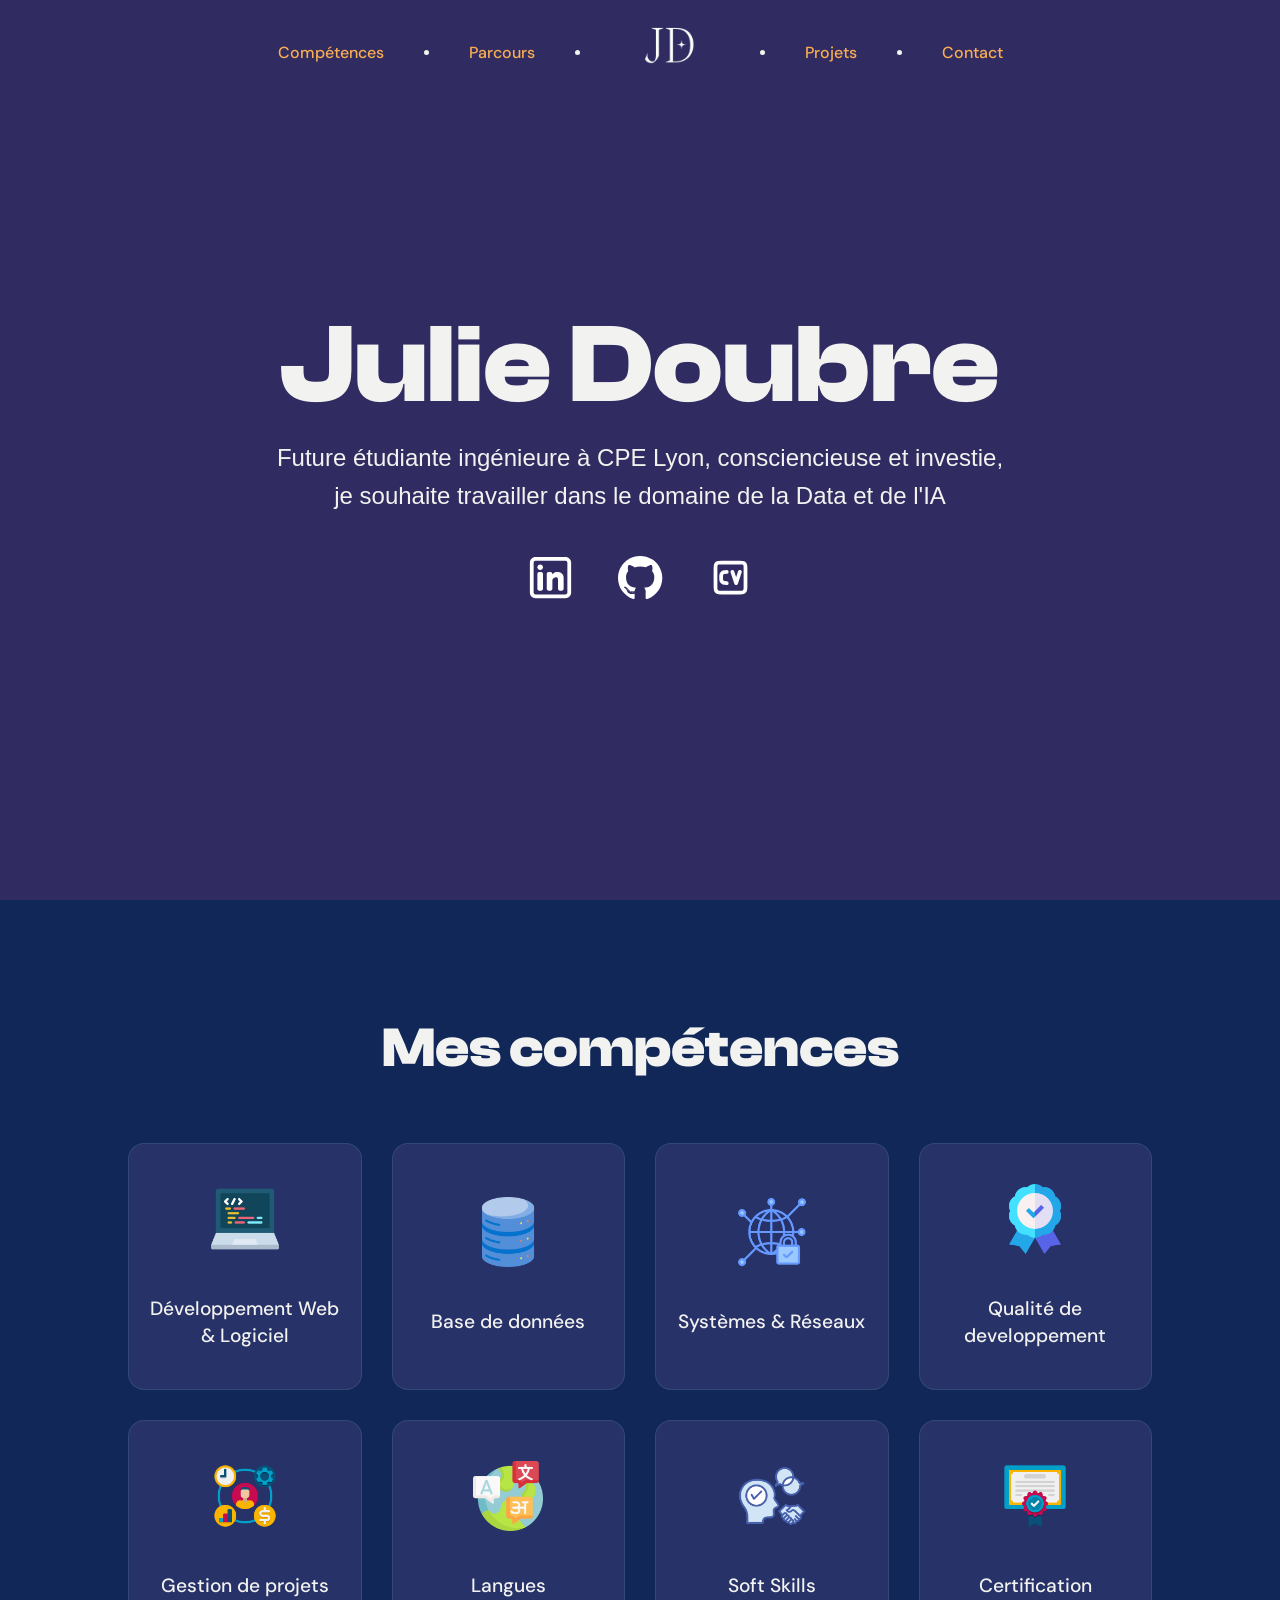
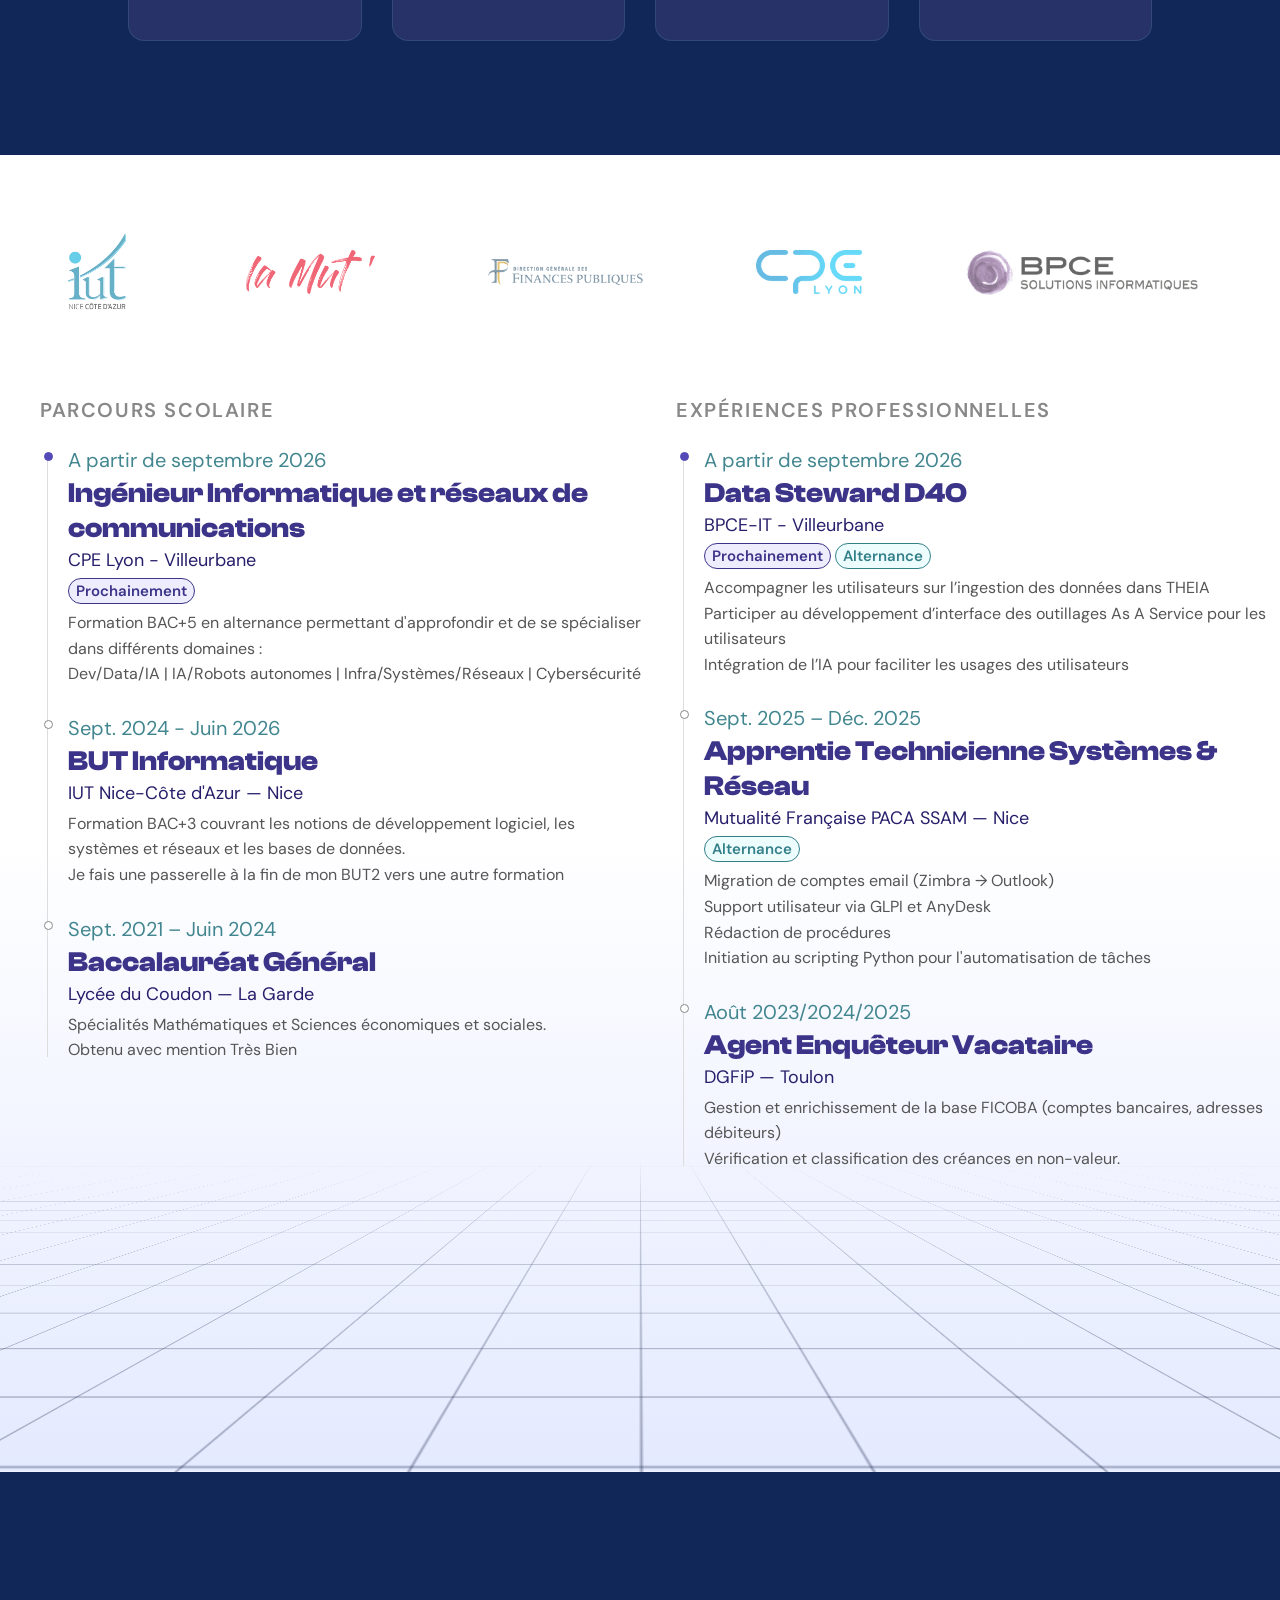
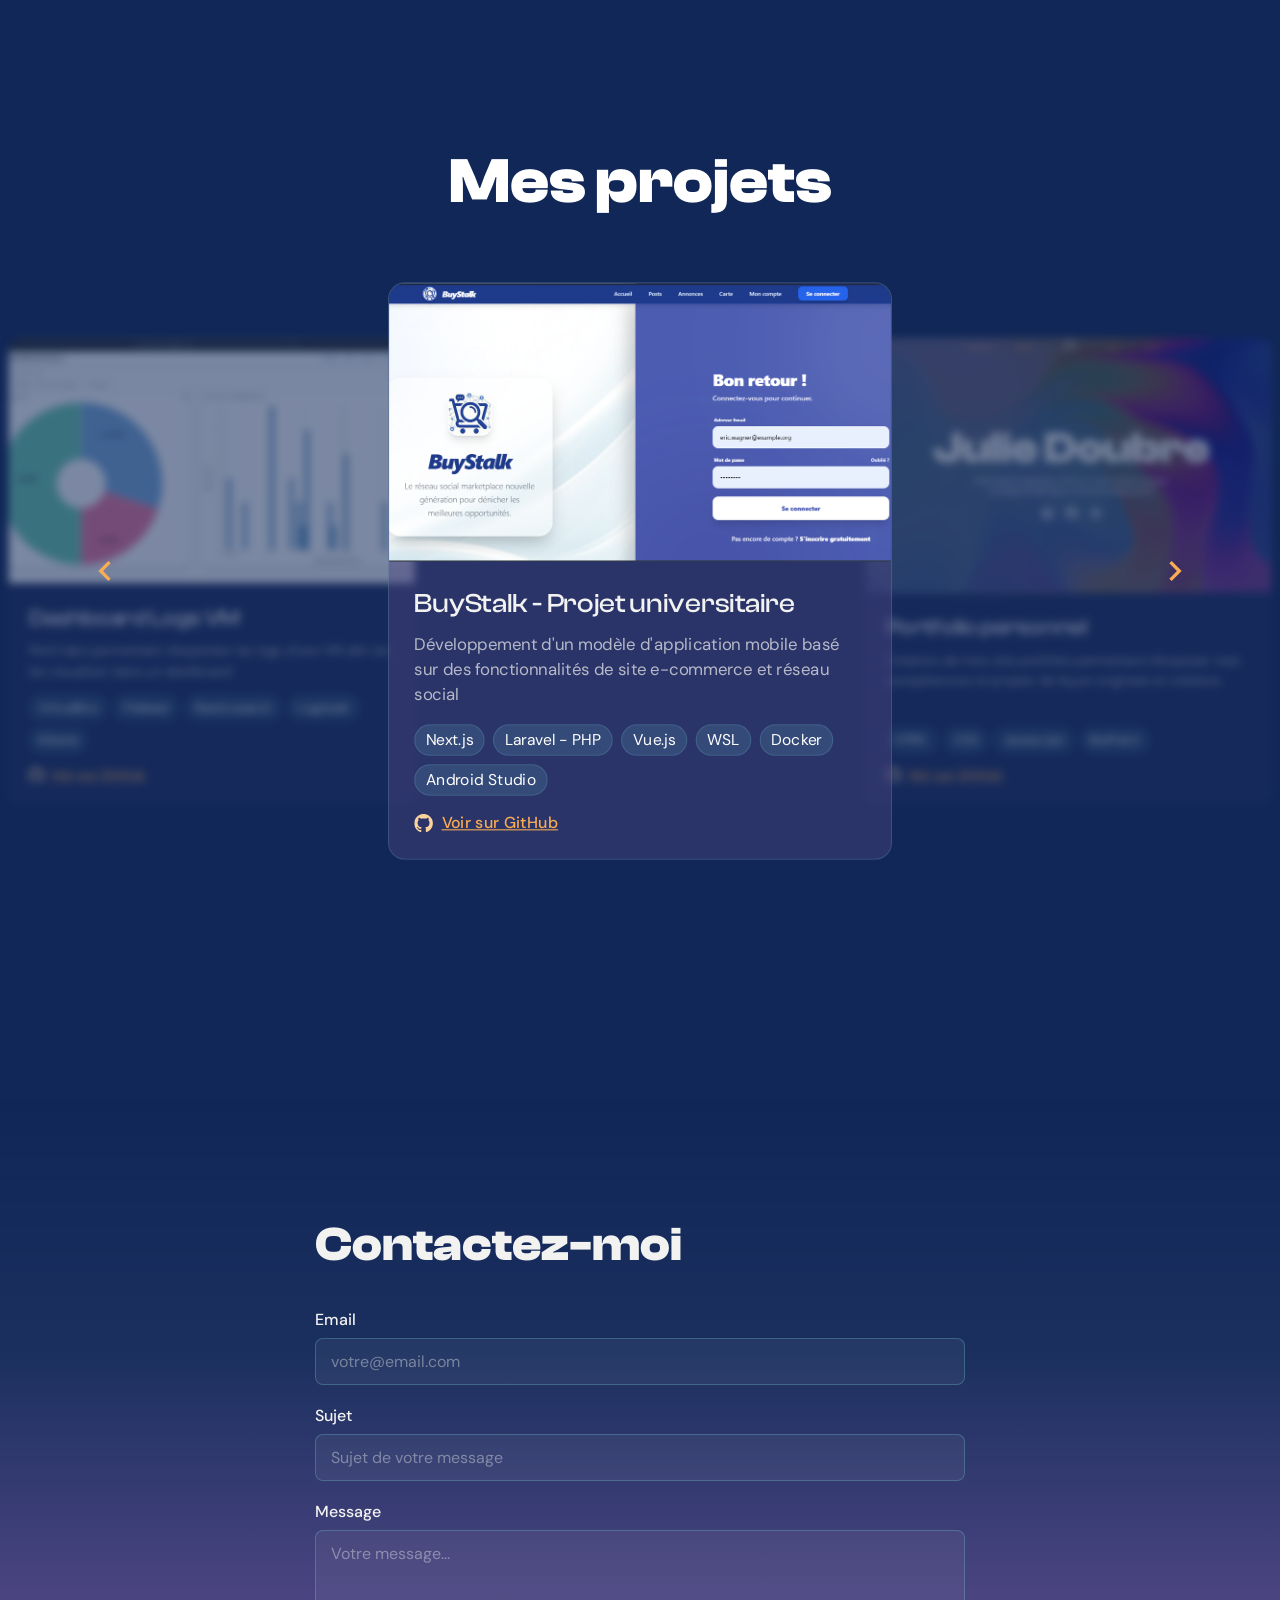
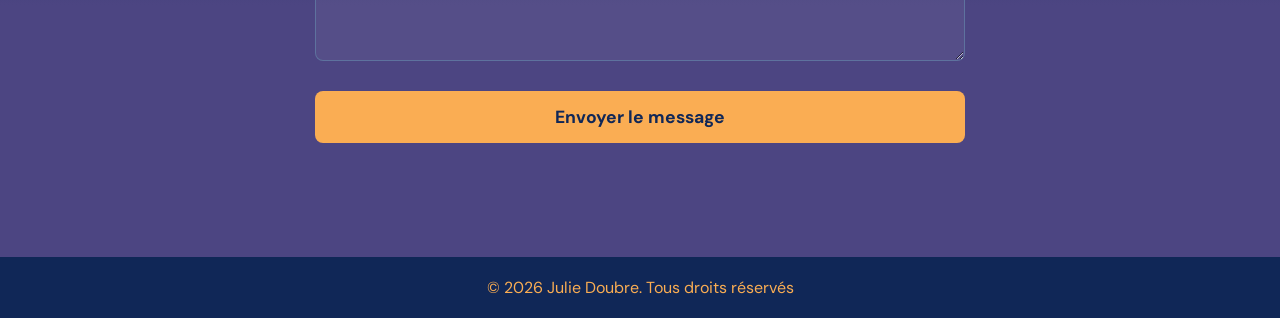
==== commit 17be1b37: "fix: spelling mistake" ====
--- a/index.html
+++ b/index.html
@@ -274,7 +274,7 @@
                     <div class="project-card">
                         <div class="card-preview" style="background-image: url('./assets/img/portfolio.png');"></div>
                         <div class="card-content">
-                            <h3>Portfolio personnelle</h3>
+                            <h3>Portfolio personnel</h3>
                             <p>Création de mon site portfolio permettant d'exposer mes compétences
                                 et projets de façon originale et créative</p>
                             <div class="card-tags">
